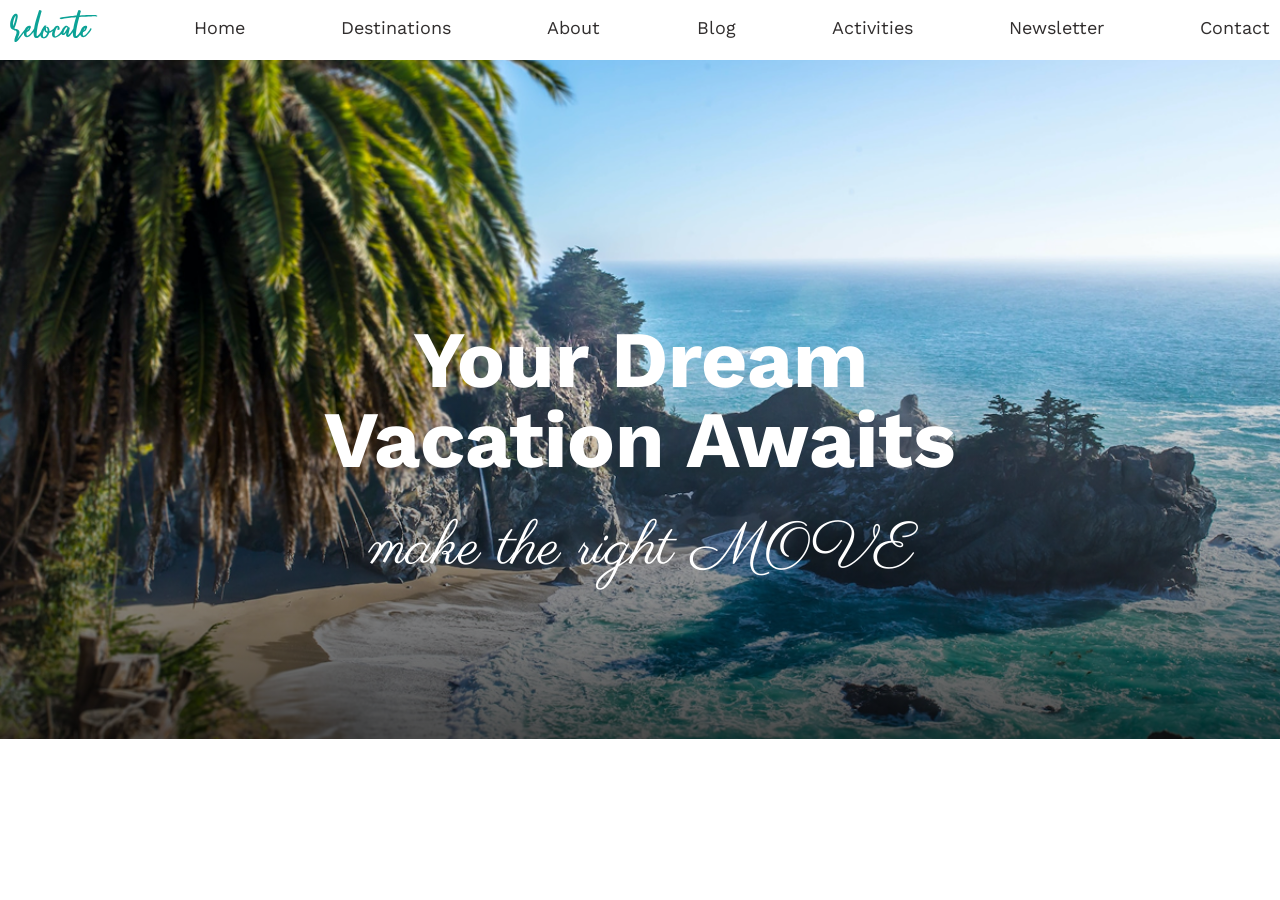
==== index.html @ d88bd8d6 "header and hero section made header and hero sections" ====
<!doctype html>
<html lang="en">
  <head>
    <meta charset="UTF-8" />
    <meta name="viewport" content="width=device-width, initial-scale=1.0" />
    <link rel="stylesheet" href="./css/main.css" />
    <title>Relocate</title>
  </head>
  <body>
    <header>
      <nav class="header-nav container">
        <ul class="nav-list">
          <li>
            <a href="#">
              <img src="./images/relocate.svg" alt="relocate-logo" />
            </a>
          </li>
          <li class="list-item"><a href="">Home</a></li>
          <li class="list-item"><a href="">Destinations</a></li>
          <li class="list-item"><a href="">About</a></li>
          <li class="list-item"><a href="">Blog</a></li>
          <li class="list-item"><a href="">Activities</a></li>
          <li class="list-item"><a href="">Newsletter</a></li>
          <li class="list-item"><a href="">Contact</a></li>
        </ul>
      </nav>
    </header>
    <main>
      <section class="hero-section">
        <div class="hero-img">
          <h1 class="hero-heading">Your Dream Vacation Awaits</h1>
          <p class="hero-desc">make the right MOVE</p>
        </div>
      </section>
    </main>
  </body>
</html>
---- css/main.css ----
@import"https://fonts.googleapis.com/css2?family=Work+Sans:ital,wght@0,100..900;1,100..900&display=swap";@import"https://fonts.googleapis.com/css2?family=Parisienne&family=Work+Sans:ital,wght@0,100..900;1,100..900&display=swap";html,body,div,span,applet,object,iframe,h1,h2,h3,h4,h5,h6,p,blockquote,pre,a,abbr,acronym,address,big,cite,code,del,dfn,em,img,ins,kbd,q,s,samp,small,strike,strong,sub,sup,tt,var,b,u,i,center,dl,dt,dd,ol,ul,li,fieldset,form,label,legend,table,caption,tbody,tfoot,thead,tr,th,td,article,aside,canvas,details,embed,figure,figcaption,footer,header,hgroup,menu,nav,output,ruby,section,summary,time,mark,audio,video{margin:0;padding:0;border:0;font-size:100%;font:inherit;vertical-align:baseline}article,aside,details,figcaption,figure,footer,header,hgroup,menu,nav,section{display:block}body{line-height:1}ol,ul{list-style:none}blockquote,q{quotes:none}blockquote:before,blockquote:after,q:before,q:after{content:"";content:none}table{border-collapse:collapse;border-spacing:0}a{text-decoration:none}*{box-sizing:border-box}.container{max-width:1300px;margin:auto}header{position:sticky;top:0;z-index:100;height:60px;padding:10px;background-color:hsla(0,0%,100%,.3);backdrop-filter:blur(20px)}header .header-nav .nav-list{display:flex;justify-content:space-between;align-items:center;column-gap:0px;row-gap:0px}header .header-nav .nav-list .list-item a{font-size:18px;color:#312e2e;font-family:"Work Sans",sans-serif;font-optical-sizing:auto;font-weight:400;transition:.3s linear}header .header-nav .nav-list .list-item a:hover{color:#2f817d;font-weight:500}.hero-section .hero-img{height:679px;max-width:100%;background-image:url(../images/hero-pic.png);background-position:center;background-size:cover;background-repeat:no-repeat;position:relative;text-align:center}.hero-section .hero-img .hero-heading{font-family:"Work Sans",sans-serif;font-optical-sizing:auto;max-width:100%;font-size:80px;color:#fff;font-weight:700;position:absolute;top:50%;left:50%;transform:translate(-50%, -50%);z-index:2}.hero-section .hero-img .hero-desc{font-size:60px;font-family:"Parisienne",cursive;font-weight:400;position:absolute;font-weight:500;top:72%;left:50%;transform:translate(-50%, -50%);color:#fff;z-index:2}.hero-img::after{content:"";position:absolute;bottom:0;left:0;width:100%;height:400px;background:linear-gradient(to top, rgba(0, 0, 0, 0.7) 0%, rgba(0, 0, 0, 0) 100%);z-index:1}
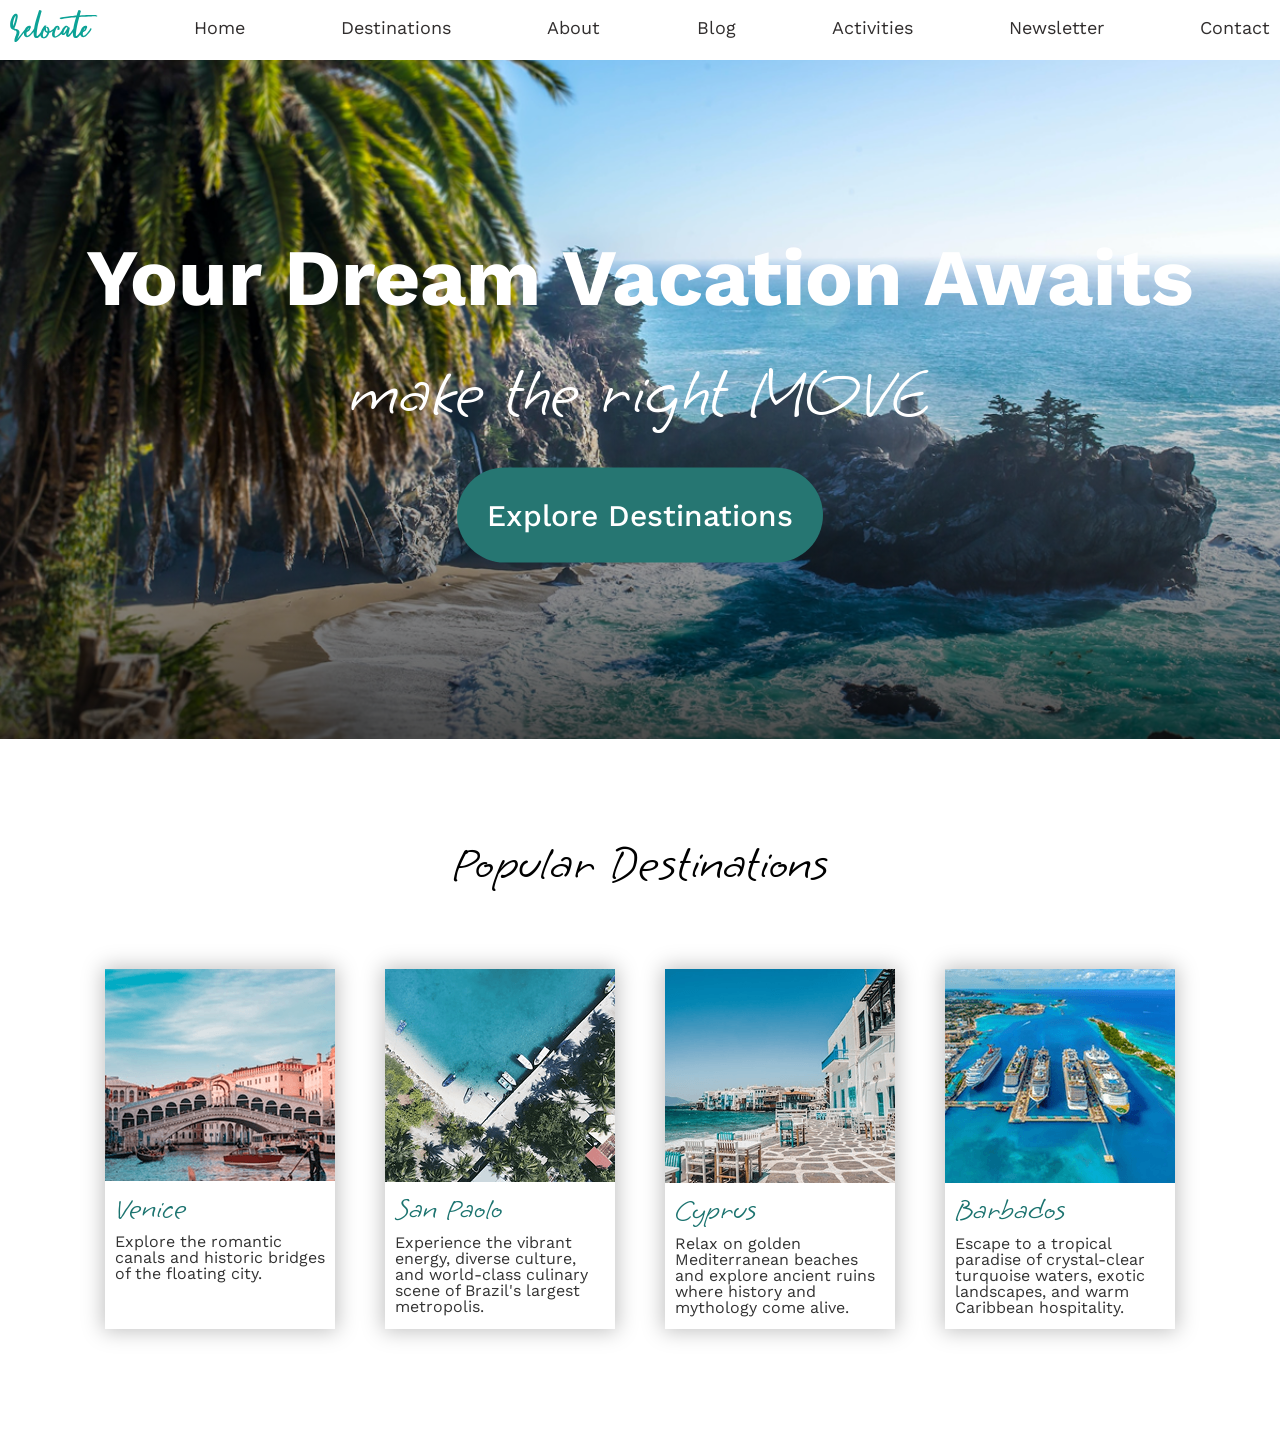
==== commit c6675f39: "added 1 section added destinations section" ====
--- a/index.html
+++ b/index.html
@@ -28,8 +28,55 @@
     <main>
       <section class="hero-section">
         <div class="hero-img">
-          <h1 class="hero-heading">Your Dream Vacation Awaits</h1>
-          <p class="hero-desc">make the right MOVE</p>
+          <div class="hero-text">
+            <h1 class="hero-heading">Your Dream Vacation Awaits</h1>
+            <p class="hero-desc">make the right MOVE</p>
+            <button class="explore">Explore Destinations</button>
+          </div>
+        </div>
+      </section>
+      <section class="destinations-section container">
+        <h2 class="destinations-heading">Popular Destinations</h2>
+        <div class="cards">
+          <div class="destination-card">
+            <img src="./images/Venice.png" alt="venice" />
+            <div class="card-text">
+              <h3 class="card-city">Venice</h3>
+              <p class="card-desc">
+                Explore the romantic canals and historic bridges of the floating
+                city.
+              </p>
+            </div>
+          </div>
+          <div class="destination-card">
+            <img src="./images/san-paolo.png" alt="san-paolo" />
+            <div class="card-text">
+              <h3 class="card-city">San Paolo</h3>
+              <p class="card-desc">
+                Experience the vibrant energy, diverse culture, and world-class
+                culinary scene of Brazil's largest metropolis.
+              </p>
+            </div>
+          </div>
+          <div class="destination-card">
+            <img src="./images/cyprus.png" alt="cyprus" />
+            <div class="card-text">
+              <h3 class="card-city">Cyprus</h3>
+              <p class="card-desc">
+                Relax on golden Mediterranean beaches and explore ancient ruins
+                where history and mythology come alive.
+              </p>
+            </div>
+          </div>
+          <div class="destination-card">
+            <img src="./images/barbados.png" alt="barbados" />
+            <div class="card-text">
+              <h3 class="card-city">Barbados</h3>
+              <p class="card-desc">
+               Escape to a tropical paradise of crystal-clear turquoise waters, exotic landscapes, and warm Caribbean hospitality.
+              </p>
+            </div>
+          </div>
         </div>
       </section>
     </main>
--- a/css/main.css
+++ b/css/main.css
@@ -1 +1 @@
-@import"https://fonts.googleapis.com/css2?family=Work+Sans:ital,wght@0,100..900;1,100..900&display=swap";@import"https://fonts.googleapis.com/css2?family=Parisienne&family=Work+Sans:ital,wght@0,100..900;1,100..900&display=swap";html,body,div,span,applet,object,iframe,h1,h2,h3,h4,h5,h6,p,blockquote,pre,a,abbr,acronym,address,big,cite,code,del,dfn,em,img,ins,kbd,q,s,samp,small,strike,strong,sub,sup,tt,var,b,u,i,center,dl,dt,dd,ol,ul,li,fieldset,form,label,legend,table,caption,tbody,tfoot,thead,tr,th,td,article,aside,canvas,details,embed,figure,figcaption,footer,header,hgroup,menu,nav,output,ruby,section,summary,time,mark,audio,video{margin:0;padding:0;border:0;font-size:100%;font:inherit;vertical-align:baseline}article,aside,details,figcaption,figure,footer,header,hgroup,menu,nav,section{display:block}body{line-height:1}ol,ul{list-style:none}blockquote,q{quotes:none}blockquote:before,blockquote:after,q:before,q:after{content:"";content:none}table{border-collapse:collapse;border-spacing:0}a{text-decoration:none}*{box-sizing:border-box}.container{max-width:1300px;margin:auto}header{position:sticky;top:0;z-index:100;height:60px;padding:10px;background-color:hsla(0,0%,100%,.3);backdrop-filter:blur(20px)}header .header-nav .nav-list{display:flex;justify-content:space-between;align-items:center;column-gap:0px;row-gap:0px}header .header-nav .nav-list .list-item a{font-size:18px;color:#312e2e;font-family:"Work Sans",sans-serif;font-optical-sizing:auto;font-weight:400;transition:.3s linear}header .header-nav .nav-list .list-item a:hover{color:#2f817d;font-weight:500}.hero-section .hero-img{height:679px;max-width:100%;background-image:url(../images/hero-pic.png);background-position:center;background-size:cover;background-repeat:no-repeat;position:relative;text-align:center}.hero-section .hero-img .hero-heading{font-family:"Work Sans",sans-serif;font-optical-sizing:auto;max-width:100%;font-size:80px;color:#fff;font-weight:700;position:absolute;top:50%;left:50%;transform:translate(-50%, -50%);z-index:2}.hero-section .hero-img .hero-desc{font-size:60px;font-family:"Parisienne",cursive;font-weight:400;position:absolute;font-weight:500;top:72%;left:50%;transform:translate(-50%, -50%);color:#fff;z-index:2}.hero-img::after{content:"";position:absolute;bottom:0;left:0;width:100%;height:400px;background:linear-gradient(to top, rgba(0, 0, 0, 0.7) 0%, rgba(0, 0, 0, 0) 100%);z-index:1}+@import"https://fonts.googleapis.com/css2?family=Grape+Nuts&display=swap";@import"https://fonts.googleapis.com/css2?family=Parisienne&family=Work+Sans:ital,wght@0,100..900;1,100..900&display=swap";html,body,div,span,applet,object,iframe,h1,h2,h3,h4,h5,h6,p,blockquote,pre,a,abbr,acronym,address,big,cite,code,del,dfn,em,img,ins,kbd,q,s,samp,small,strike,strong,sub,sup,tt,var,b,u,i,center,dl,dt,dd,ol,ul,li,fieldset,form,label,legend,table,caption,tbody,tfoot,thead,tr,th,td,article,aside,canvas,details,embed,figure,figcaption,footer,header,hgroup,menu,nav,output,ruby,section,summary,time,mark,audio,video{margin:0;padding:0;border:0;font-size:100%;font:inherit;vertical-align:baseline}article,aside,details,figcaption,figure,footer,header,hgroup,menu,nav,section{display:block}body{line-height:1}ol,ul{list-style:none}blockquote,q{quotes:none}blockquote:before,blockquote:after,q:before,q:after{content:"";content:none}table{border-collapse:collapse;border-spacing:0}a{text-decoration:none}*{box-sizing:border-box}.container{max-width:1300px;margin:auto}.card-shadow,.destinations-section .cards .destination-card{box-shadow:0px 0px 20px 2px rgba(0,0,0,.25);-webkit-box-shadow:0px 0px 20px 2px rgba(0,0,0,.25);-moz-box-shadow:0px 0px 20px 2px rgba(0,0,0,.25)}header{position:sticky;top:0;z-index:100;height:60px;padding:10px;background-color:hsla(0,0%,100%,.3);backdrop-filter:blur(20px)}header .header-nav .nav-list{display:flex;justify-content:space-between;align-items:center;column-gap:0px;row-gap:0px}header .header-nav .nav-list .list-item a{font-size:18px;color:#312e2e;font-family:"Work Sans",sans-serif;font-optical-sizing:auto;font-weight:400;transition:.3s linear}header .header-nav .nav-list .list-item a:hover{color:#2f817d;font-weight:500}.hero-section .hero-img{height:679px;max-width:100%;background-image:url(../images/hero-pic.png);background-position:center;background-size:cover;background-repeat:no-repeat;position:relative;text-align:center}.hero-section .hero-img::after{content:"";position:absolute;bottom:0;left:0;width:100%;height:400px;background:linear-gradient(to top, rgba(0, 0, 0, 0.7) 0%, rgba(0, 0, 0, 0) 100%);z-index:1}.hero-section .hero-img .hero-text{flex-direction:column;display:flex;justify-content:center;align-items:center;column-gap:20px;row-gap:40px;position:absolute;top:50%;left:50%;transform:translate(-50%, -50%);z-index:2;width:100%}.hero-section .hero-img .hero-text .hero-heading{font-family:"Work Sans",sans-serif;font-optical-sizing:auto;max-width:100%;font-size:80px;color:#fff;font-weight:700}.hero-section .hero-img .hero-text .hero-desc{font-size:70px;font-family:"Grape Nuts",cursive;font-weight:500;font-weight:550;color:#fff}.hero-section .hero-img .hero-text .explore{border-radius:50px;background-color:#267672;color:#fff;font-size:30px;font-family:"Work Sans",sans-serif;font-optical-sizing:auto;border:none;padding:30px;cursor:pointer;transition:.2s ease-out;font-weight:500}.hero-section .hero-img .hero-text .explore:hover{background-color:#094845}.destinations-section{margin:100px auto;display:flex;justify-content:center;align-items:center;column-gap:50px;row-gap:80px;flex-direction:column}.destinations-section .destinations-heading{font-size:50px;font-family:"Grape Nuts",cursive;font-weight:500;color:#000}.destinations-section .cards{display:flex;justify-content:space-between;align-items:center;column-gap:50px;row-gap:50px}.destinations-section .cards .destination-card{cursor:pointer;max-width:230px;min-height:360px;height:auto;background-color:#fff;transition:.3s ease-in-out}.destinations-section .cards .destination-card:hover{transform:scale(1.05)}.destinations-section .cards .destination-card .card-text{padding:10px;display:flex;justify-content:center;align-items:stretch;column-gap:10px;row-gap:10px;flex-direction:column}.destinations-section .cards .destination-card .card-text .card-city{font-size:30px;font-weight:500;font-family:"Grape Nuts",cursive;font-weight:500;color:#1b736f}.destinations-section .cards .destination-card .card-text .card-desc{font-size:16px;color:#000;font-family:"Work Sans",sans-serif;font-optical-sizing:auto;opacity:80%}
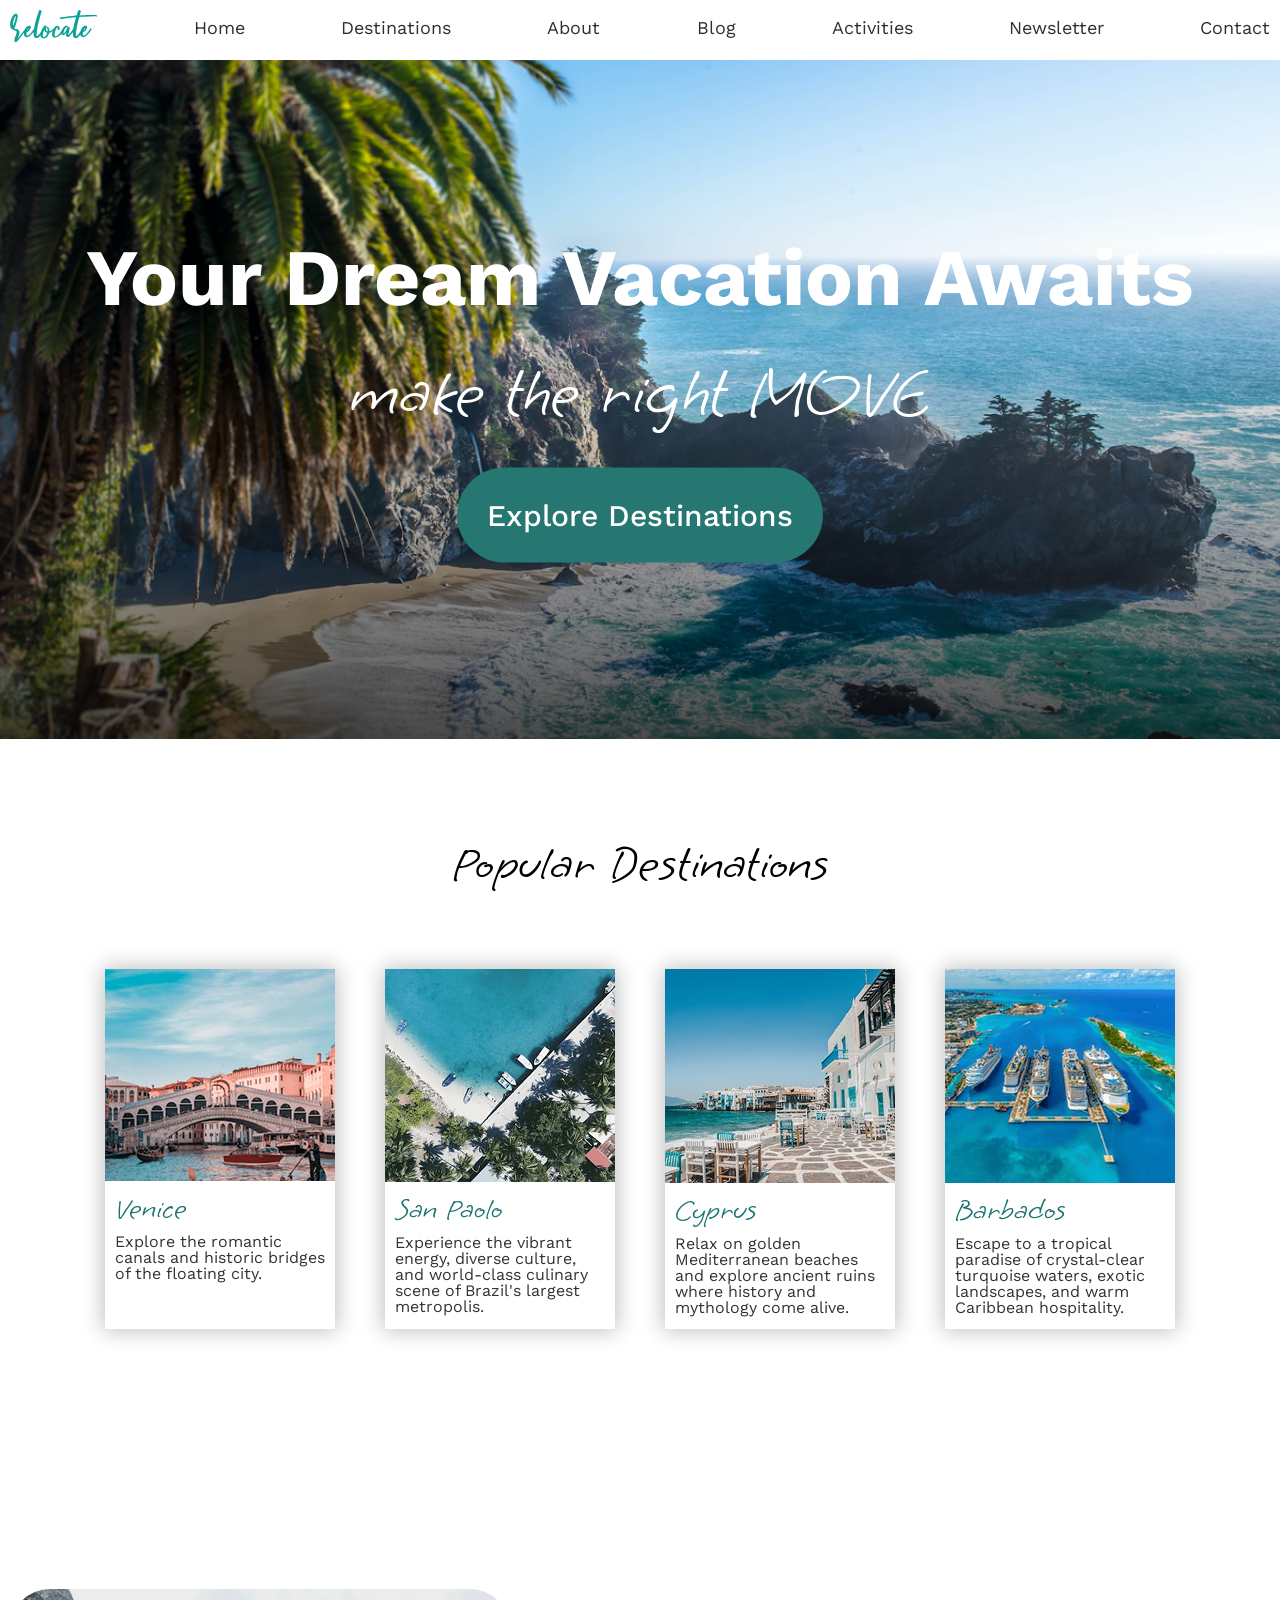
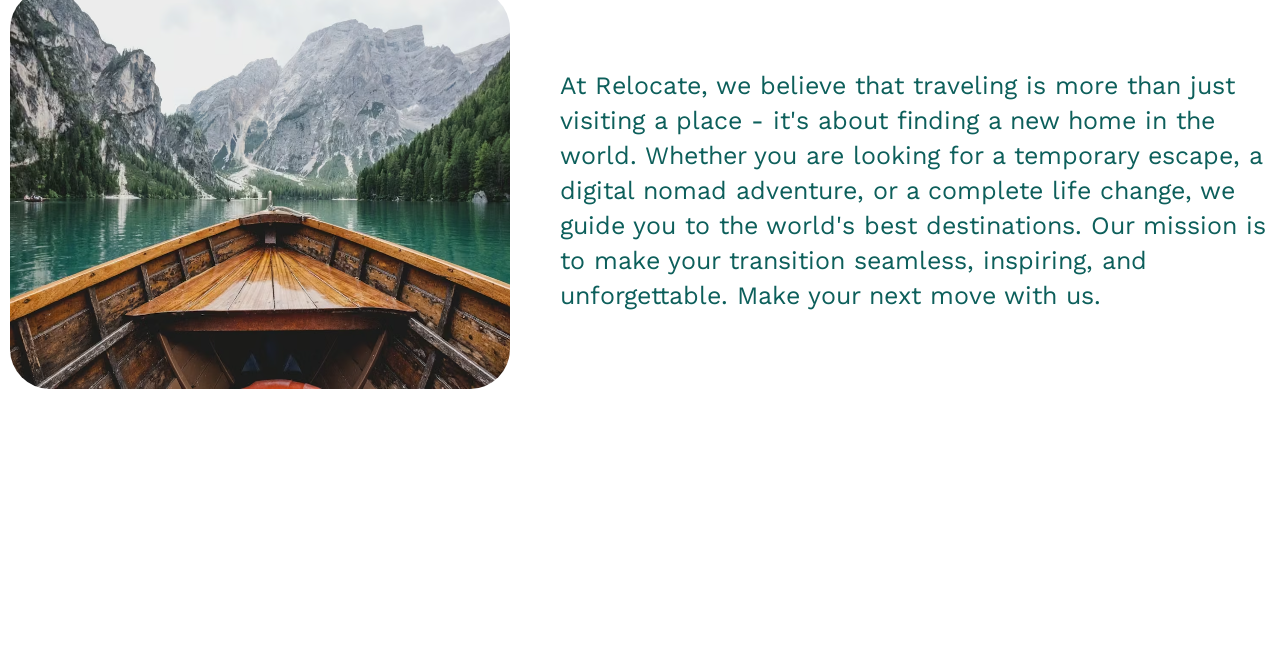
==== commit a3b753b2: "added about us section added plus one section" ====
--- a/index.html
+++ b/index.html
@@ -73,9 +73,27 @@
             <div class="card-text">
               <h3 class="card-city">Barbados</h3>
               <p class="card-desc">
-               Escape to a tropical paradise of crystal-clear turquoise waters, exotic landscapes, and warm Caribbean hospitality.
+                Escape to a tropical paradise of crystal-clear turquoise waters,
+                exotic landscapes, and warm Caribbean hospitality.
               </p>
             </div>
+          </div>
+        </div>
+      </section>
+      <section class="about-us container">
+        <div class="about-us-wrapper">
+          <div class="abt-us-img">
+            <img src="./images/why-us.avif" alt="abt-us">
+          </div>
+          <div class="abt-us-txt">
+            <h4>
+              At Relocate, we believe that traveling is more than just visiting
+              a place - it's about finding a new home in the world. Whether you
+              are looking for a temporary escape, a digital nomad adventure, or
+              a complete life change, we guide you to the world's best
+              destinations. Our mission is to make your transition seamless,
+              inspiring, and unforgettable. Make your next move with us.
+            </h4>
           </div>
         </div>
       </section>
--- a/css/main.css
+++ b/css/main.css
@@ -1 +1 @@
-@import"https://fonts.googleapis.com/css2?family=Grape+Nuts&display=swap";@import"https://fonts.googleapis.com/css2?family=Parisienne&family=Work+Sans:ital,wght@0,100..900;1,100..900&display=swap";html,body,div,span,applet,object,iframe,h1,h2,h3,h4,h5,h6,p,blockquote,pre,a,abbr,acronym,address,big,cite,code,del,dfn,em,img,ins,kbd,q,s,samp,small,strike,strong,sub,sup,tt,var,b,u,i,center,dl,dt,dd,ol,ul,li,fieldset,form,label,legend,table,caption,tbody,tfoot,thead,tr,th,td,article,aside,canvas,details,embed,figure,figcaption,footer,header,hgroup,menu,nav,output,ruby,section,summary,time,mark,audio,video{margin:0;padding:0;border:0;font-size:100%;font:inherit;vertical-align:baseline}article,aside,details,figcaption,figure,footer,header,hgroup,menu,nav,section{display:block}body{line-height:1}ol,ul{list-style:none}blockquote,q{quotes:none}blockquote:before,blockquote:after,q:before,q:after{content:"";content:none}table{border-collapse:collapse;border-spacing:0}a{text-decoration:none}*{box-sizing:border-box}.container{max-width:1300px;margin:auto}.card-shadow,.destinations-section .cards .destination-card{box-shadow:0px 0px 20px 2px rgba(0,0,0,.25);-webkit-box-shadow:0px 0px 20px 2px rgba(0,0,0,.25);-moz-box-shadow:0px 0px 20px 2px rgba(0,0,0,.25)}header{position:sticky;top:0;z-index:100;height:60px;padding:10px;background-color:hsla(0,0%,100%,.3);backdrop-filter:blur(20px)}header .header-nav .nav-list{display:flex;justify-content:space-between;align-items:center;column-gap:0px;row-gap:0px}header .header-nav .nav-list .list-item a{font-size:18px;color:#312e2e;font-family:"Work Sans",sans-serif;font-optical-sizing:auto;font-weight:400;transition:.3s linear}header .header-nav .nav-list .list-item a:hover{color:#2f817d;font-weight:500}.hero-section .hero-img{height:679px;max-width:100%;background-image:url(../images/hero-pic.png);background-position:center;background-size:cover;background-repeat:no-repeat;position:relative;text-align:center}.hero-section .hero-img::after{content:"";position:absolute;bottom:0;left:0;width:100%;height:400px;background:linear-gradient(to top, rgba(0, 0, 0, 0.7) 0%, rgba(0, 0, 0, 0) 100%);z-index:1}.hero-section .hero-img .hero-text{flex-direction:column;display:flex;justify-content:center;align-items:center;column-gap:20px;row-gap:40px;position:absolute;top:50%;left:50%;transform:translate(-50%, -50%);z-index:2;width:100%}.hero-section .hero-img .hero-text .hero-heading{font-family:"Work Sans",sans-serif;font-optical-sizing:auto;max-width:100%;font-size:80px;color:#fff;font-weight:700}.hero-section .hero-img .hero-text .hero-desc{font-size:70px;font-family:"Grape Nuts",cursive;font-weight:500;font-weight:550;color:#fff}.hero-section .hero-img .hero-text .explore{border-radius:50px;background-color:#267672;color:#fff;font-size:30px;font-family:"Work Sans",sans-serif;font-optical-sizing:auto;border:none;padding:30px;cursor:pointer;transition:.2s ease-out;font-weight:500}.hero-section .hero-img .hero-text .explore:hover{background-color:#094845}.destinations-section{margin:100px auto;display:flex;justify-content:center;align-items:center;column-gap:50px;row-gap:80px;flex-direction:column}.destinations-section .destinations-heading{font-size:50px;font-family:"Grape Nuts",cursive;font-weight:500;color:#000}.destinations-section .cards{display:flex;justify-content:space-between;align-items:center;column-gap:50px;row-gap:50px}.destinations-section .cards .destination-card{cursor:pointer;max-width:230px;min-height:360px;height:auto;background-color:#fff;transition:.3s ease-in-out}.destinations-section .cards .destination-card:hover{transform:scale(1.05)}.destinations-section .cards .destination-card .card-text{padding:10px;display:flex;justify-content:center;align-items:stretch;column-gap:10px;row-gap:10px;flex-direction:column}.destinations-section .cards .destination-card .card-text .card-city{font-size:30px;font-weight:500;font-family:"Grape Nuts",cursive;font-weight:500;color:#1b736f}.destinations-section .cards .destination-card .card-text .card-desc{font-size:16px;color:#000;font-family:"Work Sans",sans-serif;font-optical-sizing:auto;opacity:80%}+@import"https://fonts.googleapis.com/css2?family=Grape+Nuts&display=swap";@import"https://fonts.googleapis.com/css2?family=Parisienne&family=Work+Sans:ital,wght@0,100..900;1,100..900&display=swap";html,body,div,span,applet,object,iframe,h1,h2,h3,h4,h5,h6,p,blockquote,pre,a,abbr,acronym,address,big,cite,code,del,dfn,em,img,ins,kbd,q,s,samp,small,strike,strong,sub,sup,tt,var,b,u,i,center,dl,dt,dd,ol,ul,li,fieldset,form,label,legend,table,caption,tbody,tfoot,thead,tr,th,td,article,aside,canvas,details,embed,figure,figcaption,footer,header,hgroup,menu,nav,output,ruby,section,summary,time,mark,audio,video{margin:0;padding:0;border:0;font-size:100%;font:inherit;vertical-align:baseline}article,aside,details,figcaption,figure,footer,header,hgroup,menu,nav,section{display:block}body{line-height:1}ol,ul{list-style:none}blockquote,q{quotes:none}blockquote:before,blockquote:after,q:before,q:after{content:"";content:none}table{border-collapse:collapse;border-spacing:0}a{text-decoration:none}*{box-sizing:border-box}.container{max-width:1300px;margin:auto}.card-shadow,.destinations-section .cards .destination-card{box-shadow:0px 0px 20px 2px rgba(0,0,0,.25);-webkit-box-shadow:0px 0px 20px 2px rgba(0,0,0,.25);-moz-box-shadow:0px 0px 20px 2px rgba(0,0,0,.25)}header{position:sticky;top:0;z-index:100;height:60px;padding:10px;background-color:hsla(0,0%,100%,.3);backdrop-filter:blur(20px)}header .header-nav .nav-list{display:flex;justify-content:space-between;align-items:center;column-gap:0px;row-gap:0px}header .header-nav .nav-list .list-item a{font-size:18px;color:#312e2e;font-family:"Work Sans",sans-serif;font-optical-sizing:auto;font-weight:400;transition:.3s linear}header .header-nav .nav-list .list-item a:hover{color:#2f817d;font-weight:500}.hero-section .hero-img{height:679px;max-width:100%;background-image:url(../images/hero-pic.png);background-position:center;background-size:cover;background-repeat:no-repeat;position:relative;text-align:center}.hero-section .hero-img::after{content:"";position:absolute;bottom:0;left:0;width:100%;height:400px;background:linear-gradient(to top, rgba(0, 0, 0, 0.7) 0%, rgba(0, 0, 0, 0) 100%);z-index:1}.hero-section .hero-img .hero-text{flex-direction:column;display:flex;justify-content:center;align-items:center;column-gap:20px;row-gap:40px;position:absolute;top:50%;left:50%;transform:translate(-50%, -50%);z-index:2;width:100%}.hero-section .hero-img .hero-text .hero-heading{font-family:"Work Sans",sans-serif;font-optical-sizing:auto;max-width:100%;font-size:80px;color:#fff;font-weight:700}.hero-section .hero-img .hero-text .hero-desc{font-size:70px;font-family:"Grape Nuts",cursive;font-weight:500;font-weight:550;color:#fff}.hero-section .hero-img .hero-text .explore{border-radius:50px;background-color:#267672;color:#fff;font-size:30px;font-family:"Work Sans",sans-serif;font-optical-sizing:auto;border:none;padding:30px;cursor:pointer;transition:.2s ease-out;font-weight:500}.hero-section .hero-img .hero-text .explore:hover{background-color:#094845}.destinations-section{margin:100px auto;display:flex;justify-content:center;align-items:center;column-gap:50px;row-gap:80px;flex-direction:column}.destinations-section .destinations-heading{font-size:50px;font-family:"Grape Nuts",cursive;font-weight:500;color:#000}.destinations-section .cards{display:flex;justify-content:space-between;align-items:center;column-gap:50px;row-gap:50px}.destinations-section .cards .destination-card{cursor:pointer;max-width:230px;min-height:360px;height:auto;background-color:#fff;transition:.3s ease-in-out}.destinations-section .cards .destination-card:hover{transform:scale(1.05)}.destinations-section .cards .destination-card .card-text{padding:10px;display:flex;justify-content:center;align-items:stretch;column-gap:10px;row-gap:10px;flex-direction:column}.destinations-section .cards .destination-card .card-text .card-city{font-size:30px;font-weight:500;font-family:"Grape Nuts",cursive;font-weight:500;color:#1b736f}.destinations-section .cards .destination-card .card-text .card-desc{font-size:16px;color:#000;font-family:"Work Sans",sans-serif;font-optical-sizing:auto;opacity:80%}.about-us{margin:250px auto}.about-us .about-us-wrapper{display:flex;justify-content:center;align-items:center;column-gap:50px;row-gap:50px;padding:10px}.about-us .about-us-wrapper .abt-us-img img{width:500px;height:400px;border-radius:40px}.about-us .about-us-wrapper .abt-us-txt h4{font-size:25px;font-family:"Work Sans",sans-serif;font-optical-sizing:auto;color:#0d5f5b;line-height:35px}
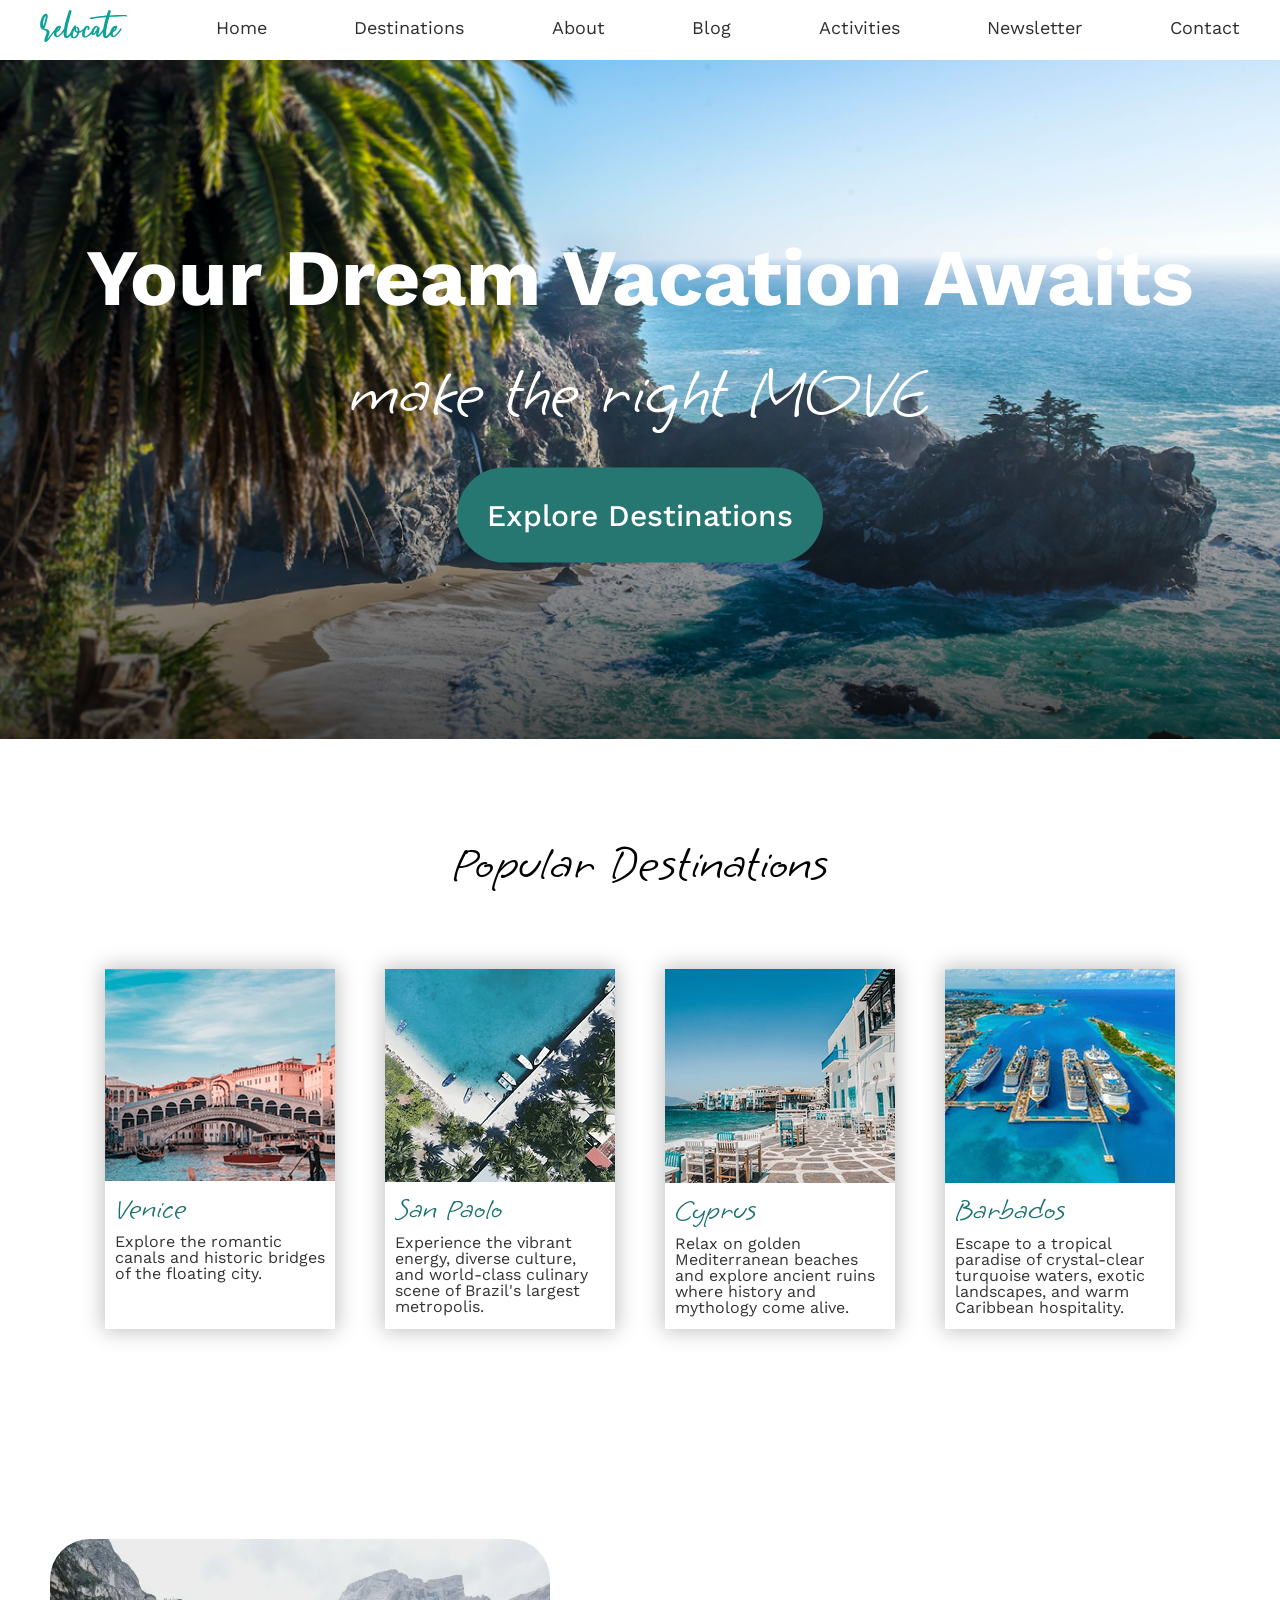
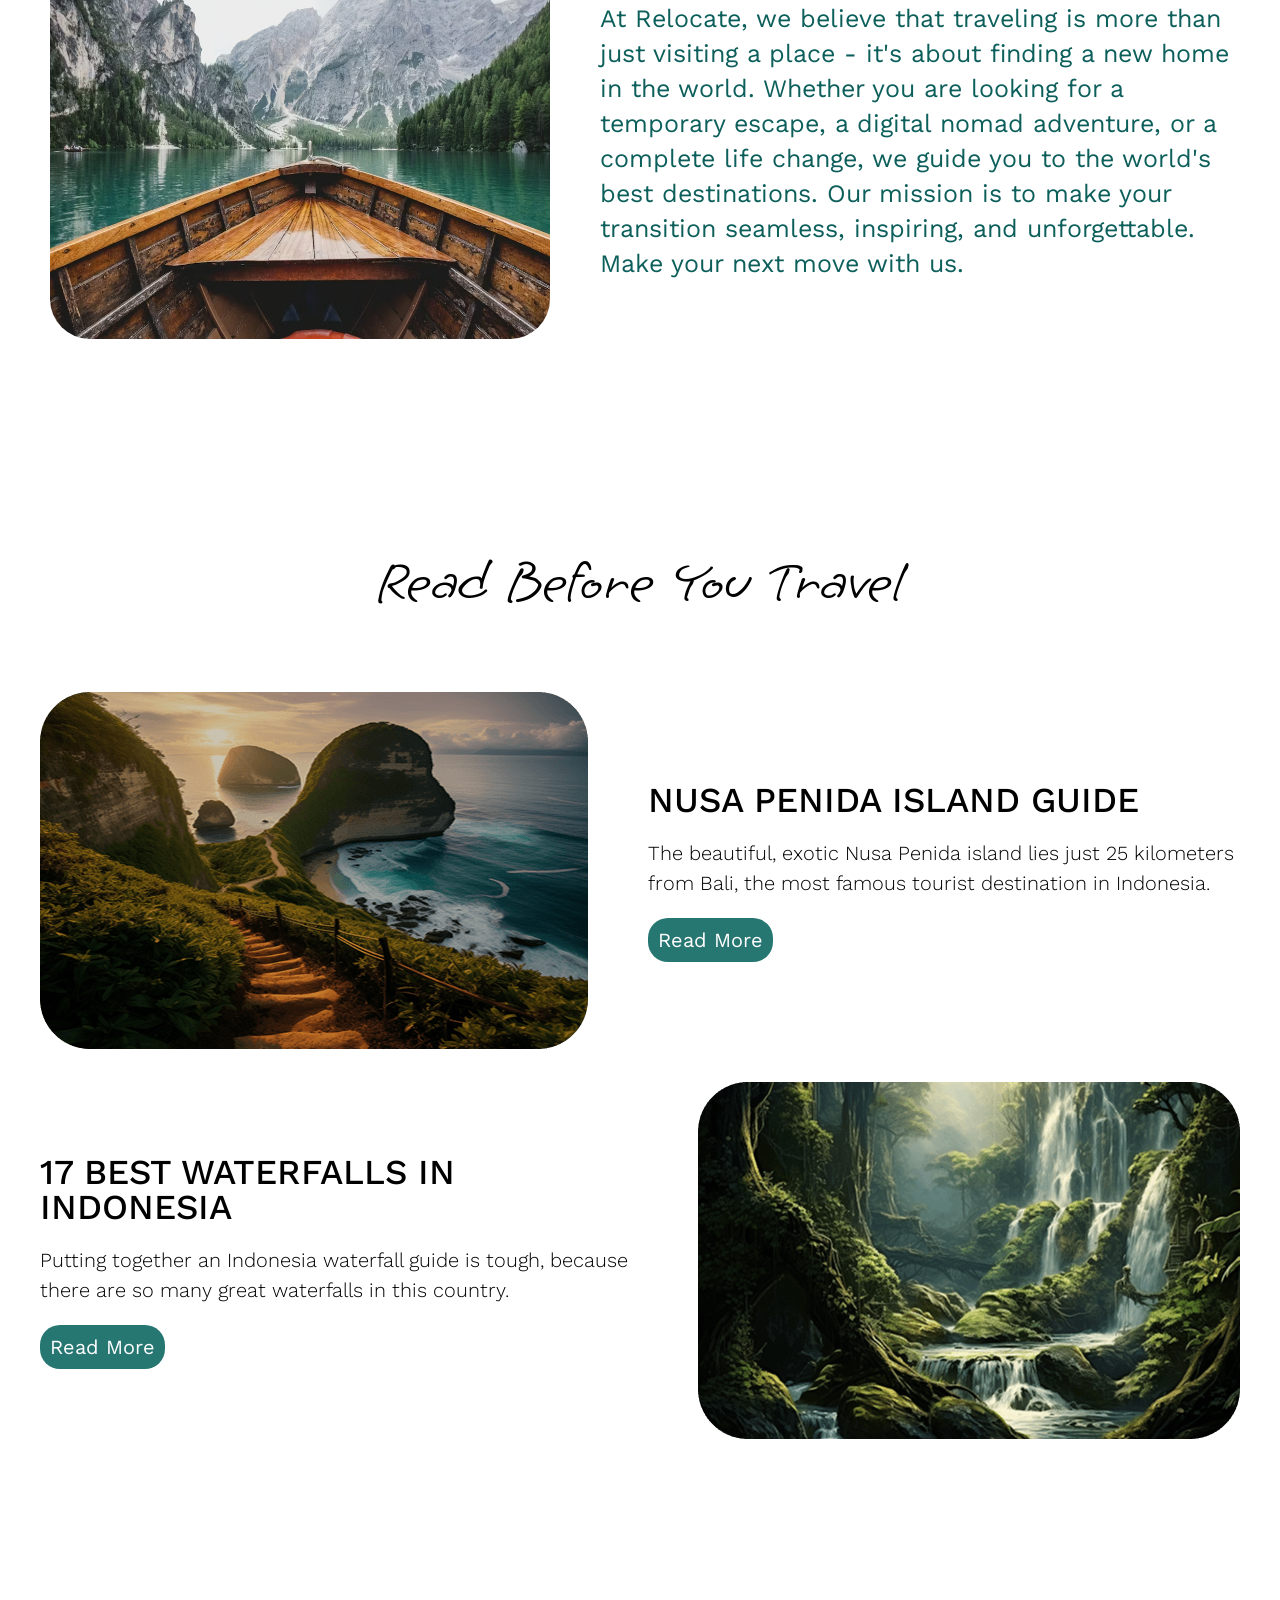
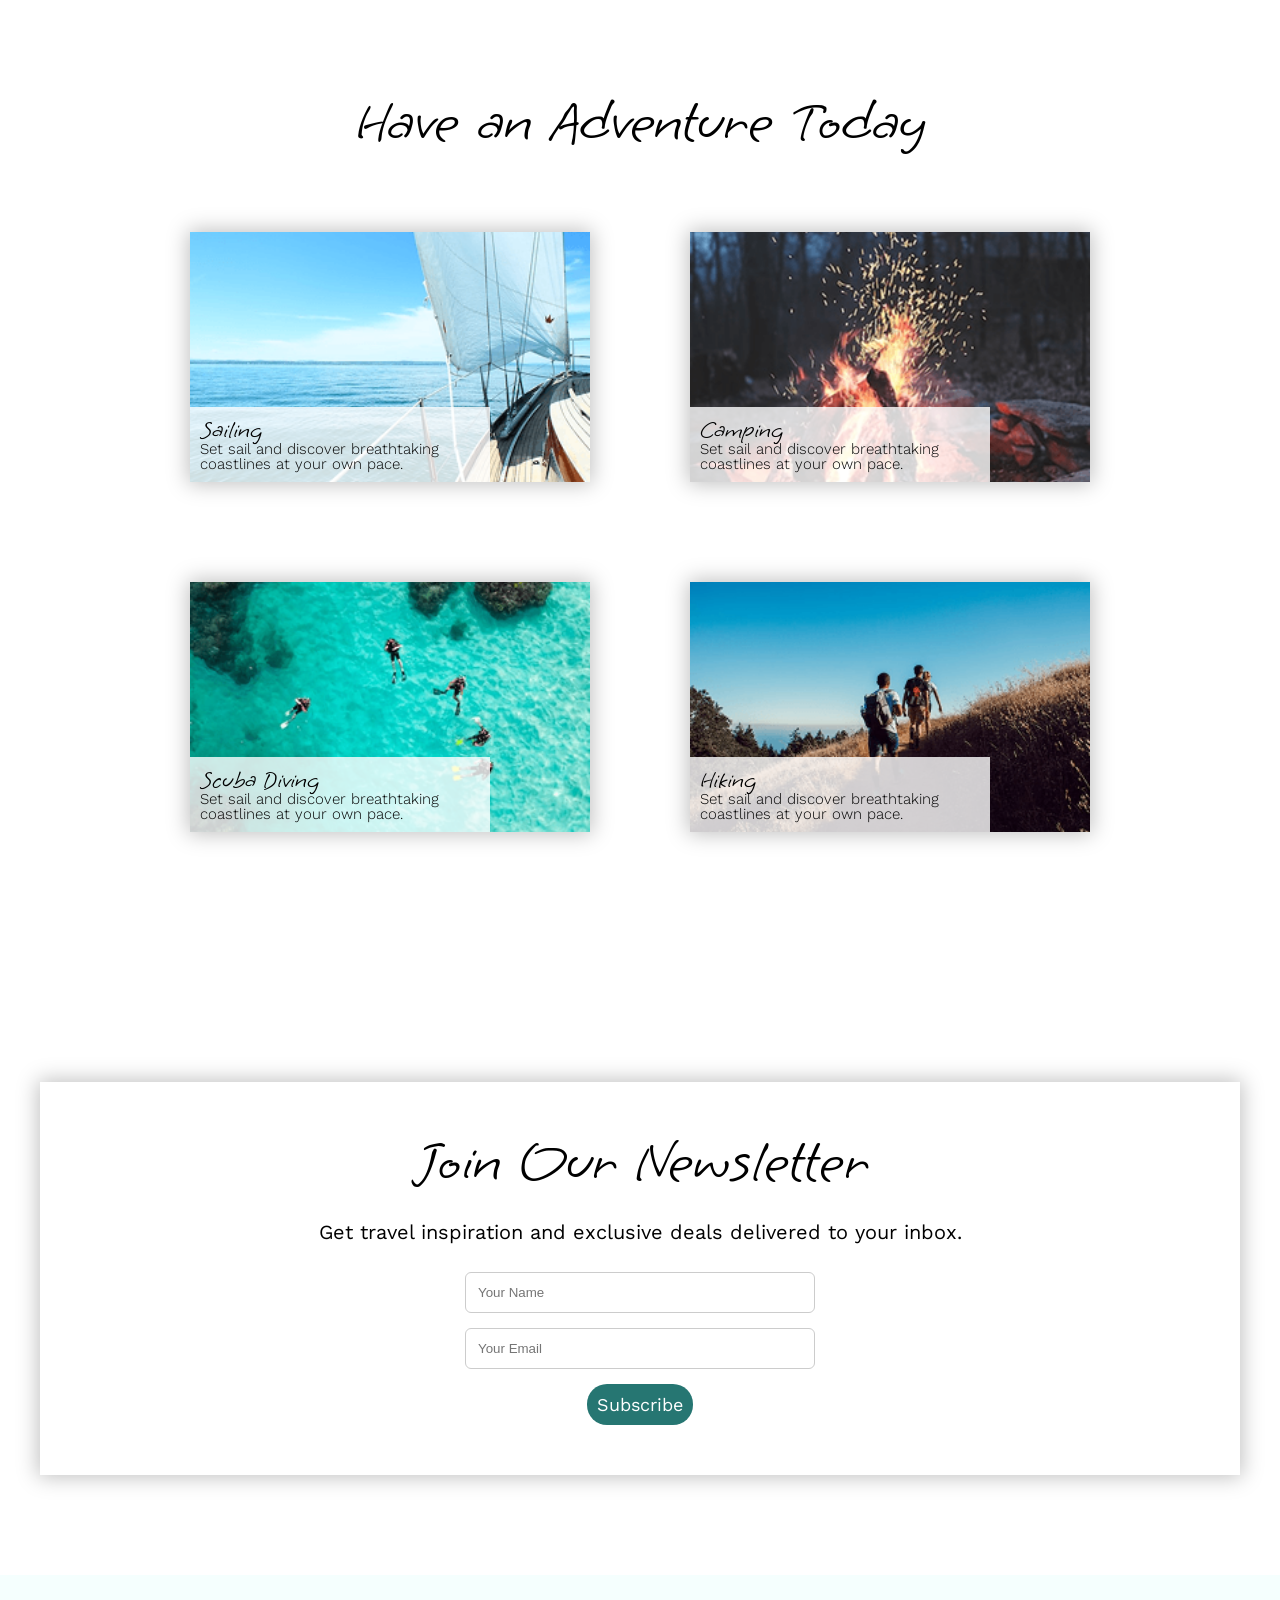
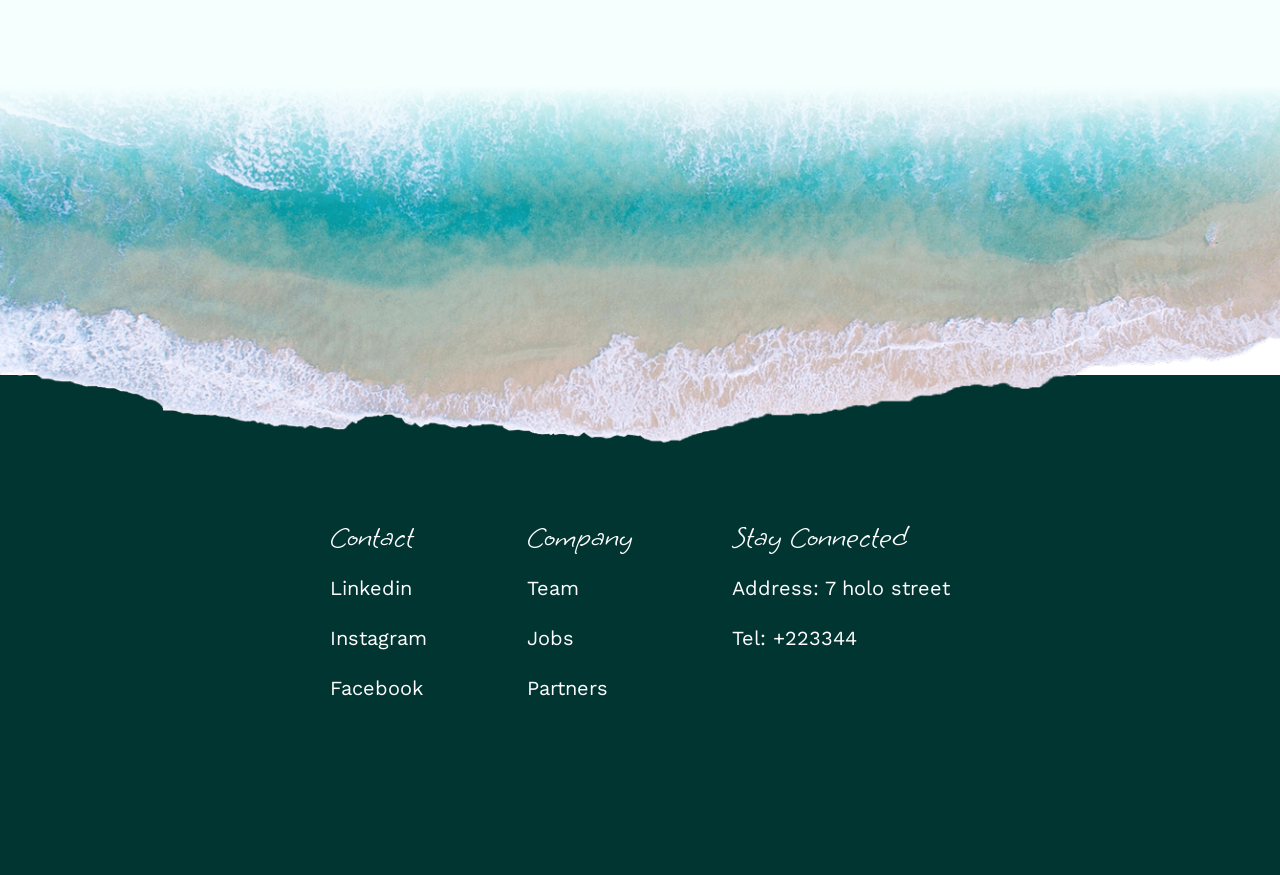
==== commit 05944470: "finished sections made all sections, just left to add some more styles" ====
--- a/index.html
+++ b/index.html
@@ -83,7 +83,7 @@
       <section class="about-us container">
         <div class="about-us-wrapper">
           <div class="abt-us-img">
-            <img src="./images/why-us.avif" alt="abt-us">
+            <img src="./images/why-us.avif" alt="abt-us" />
           </div>
           <div class="abt-us-txt">
             <h4>
@@ -97,6 +97,121 @@
           </div>
         </div>
       </section>
+      <section class="blog-section container">
+        <div class="blog-cards">
+          <h2 class="blog-text">Read Before You Travel</h2>
+          <div class="blog-card">
+            <div class="blog-img">
+              <img src="./images/blog-img1.png" alt="blog-img" />
+            </div>
+            <div class="blog-desc">
+              <h3>NUSA PENIDA ISLAND GUIDE</h3>
+              <p>
+                The beautiful, exotic Nusa Penida island lies just 25 kilometers
+                from Bali, the most famous tourist destination in Indonesia.
+              </p>
+              <button class="read-more">Read More</button>
+            </div>
+          </div>
+          <div class="blog-card">
+            <div class="blog-desc">
+              <h3>17 BEST WATERFALLS IN INDONESIA</h3>
+              <p>
+                Putting together an Indonesia waterfall guide is tough, because
+                there are so many great waterfalls in this country.
+              </p>
+              <button class="read-more">Read More</button>
+            </div>
+            <div class="blog-img">
+              <img src="./images/blog-img2.png" alt="blog-img" />
+            </div>
+          </div>
+        </div>
+      </section>
+      <section class="activities-section container">
+        <h2>Have an Adventure Today</h2>
+        <div class="activities">
+          <div class="activity-card">
+            <div class="activity-img sailing">
+              <div class="activity-text">
+                <h4>Sailing</h4>
+                <p>
+                  Set sail and discover breathtaking coastlines at your own
+                  pace.
+                </p>
+              </div>
+            </div>
+          </div>
+          <div class="activity-card">
+            <div class="activity-img camping">
+              <div class="activity-text">
+                <h4>Camping</h4>
+                <p>
+                  Set sail and discover breathtaking coastlines at your own
+                  pace.
+                </p>
+              </div>
+            </div>
+          </div>
+          <div class="activity-card">
+            <div class="activity-img diving">
+              <div class="activity-text">
+                <h4>Scuba Diving</h4>
+                <p>
+                  Set sail and discover breathtaking coastlines at your own
+                  pace.
+                </p>
+              </div>
+            </div>
+          </div>
+          <div class="activity-card">
+            <div class="activity-img hiking">
+              <div class="activity-text">
+                <h4>Hiking</h4>
+                <p>
+                  Set sail and discover breathtaking coastlines at your own
+                  pace.
+                </p>
+              </div>
+            </div>
+          </div>
+        </div>
+      </section>
+      <section class="newsletter-section container">
+        <h3>Join Our Newsletter</h3>
+        <p>
+          Get travel inspiration and exclusive deals delivered to your inbox.
+        </p>
+        <form action="">
+          <input type="text" name="user-name" id="name" placeholder="Your Name">
+          <input type="email" name="user-email" id="email" placeholder="Your Email">
+          <button type="submit">Subscribe</button>
+        </form>
+      </section>
     </main>
+    <footer class="footer-section">
+      <div class="footer-img">
+        <nav>
+          <ul class="footer-list">
+            <li><a href="">Contact</a></li>
+            <li><a href="">Linkedin</a></li>
+            <li><a href="">Instagram</a></li>
+            <li><a href="">Facebook</a></li>
+          </ul>
+          <ul class="footer-list">
+            <li><a href="">Company</a></li>
+            <li><a href="">Team</a></li>
+            <li><a href="">Jobs</a></li>
+            <li><a href="">Partners</a></li>
+          </ul>
+          <ul class="footer-list">
+            <li><a href="">Stay Connected</a></li>
+            <li><a href="">Address: 7 holo street</a></li>
+            <li><a href="">Tel: +223344</a></li>
+          </ul>
+        </nav>
+        <div class="footer-img-2"></div>
+      </div>
+    </footer>
   </body>
 </html>
--- a/css/main.css
+++ b/css/main.css
@@ -1 +1 @@
-@import"https://fonts.googleapis.com/css2?family=Grape+Nuts&display=swap";@import"https://fonts.googleapis.com/css2?family=Parisienne&family=Work+Sans:ital,wght@0,100..900;1,100..900&display=swap";html,body,div,span,applet,object,iframe,h1,h2,h3,h4,h5,h6,p,blockquote,pre,a,abbr,acronym,address,big,cite,code,del,dfn,em,img,ins,kbd,q,s,samp,small,strike,strong,sub,sup,tt,var,b,u,i,center,dl,dt,dd,ol,ul,li,fieldset,form,label,legend,table,caption,tbody,tfoot,thead,tr,th,td,article,aside,canvas,details,embed,figure,figcaption,footer,header,hgroup,menu,nav,output,ruby,section,summary,time,mark,audio,video{margin:0;padding:0;border:0;font-size:100%;font:inherit;vertical-align:baseline}article,aside,details,figcaption,figure,footer,header,hgroup,menu,nav,section{display:block}body{line-height:1}ol,ul{list-style:none}blockquote,q{quotes:none}blockquote:before,blockquote:after,q:before,q:after{content:"";content:none}table{border-collapse:collapse;border-spacing:0}a{text-decoration:none}*{box-sizing:border-box}.container{max-width:1300px;margin:auto}.card-shadow,.destinations-section .cards .destination-card{box-shadow:0px 0px 20px 2px rgba(0,0,0,.25);-webkit-box-shadow:0px 0px 20px 2px rgba(0,0,0,.25);-moz-box-shadow:0px 0px 20px 2px rgba(0,0,0,.25)}header{position:sticky;top:0;z-index:100;height:60px;padding:10px;background-color:hsla(0,0%,100%,.3);backdrop-filter:blur(20px)}header .header-nav .nav-list{display:flex;justify-content:space-between;align-items:center;column-gap:0px;row-gap:0px}header .header-nav .nav-list .list-item a{font-size:18px;color:#312e2e;font-family:"Work Sans",sans-serif;font-optical-sizing:auto;font-weight:400;transition:.3s linear}header .header-nav .nav-list .list-item a:hover{color:#2f817d;font-weight:500}.hero-section .hero-img{height:679px;max-width:100%;background-image:url(../images/hero-pic.png);background-position:center;background-size:cover;background-repeat:no-repeat;position:relative;text-align:center}.hero-section .hero-img::after{content:"";position:absolute;bottom:0;left:0;width:100%;height:400px;background:linear-gradient(to top, rgba(0, 0, 0, 0.7) 0%, rgba(0, 0, 0, 0) 100%);z-index:1}.hero-section .hero-img .hero-text{flex-direction:column;display:flex;justify-content:center;align-items:center;column-gap:20px;row-gap:40px;position:absolute;top:50%;left:50%;transform:translate(-50%, -50%);z-index:2;width:100%}.hero-section .hero-img .hero-text .hero-heading{font-family:"Work Sans",sans-serif;font-optical-sizing:auto;max-width:100%;font-size:80px;color:#fff;font-weight:700}.hero-section .hero-img .hero-text .hero-desc{font-size:70px;font-family:"Grape Nuts",cursive;font-weight:500;font-weight:550;color:#fff}.hero-section .hero-img .hero-text .explore{border-radius:50px;background-color:#267672;color:#fff;font-size:30px;font-family:"Work Sans",sans-serif;font-optical-sizing:auto;border:none;padding:30px;cursor:pointer;transition:.2s ease-out;font-weight:500}.hero-section .hero-img .hero-text .explore:hover{background-color:#094845}.destinations-section{margin:100px auto;display:flex;justify-content:center;align-items:center;column-gap:50px;row-gap:80px;flex-direction:column}.destinations-section .destinations-heading{font-size:50px;font-family:"Grape Nuts",cursive;font-weight:500;color:#000}.destinations-section .cards{display:flex;justify-content:space-between;align-items:center;column-gap:50px;row-gap:50px}.destinations-section .cards .destination-card{cursor:pointer;max-width:230px;min-height:360px;height:auto;background-color:#fff;transition:.3s ease-in-out}.destinations-section .cards .destination-card:hover{transform:scale(1.05)}.destinations-section .cards .destination-card .card-text{padding:10px;display:flex;justify-content:center;align-items:stretch;column-gap:10px;row-gap:10px;flex-direction:column}.destinations-section .cards .destination-card .card-text .card-city{font-size:30px;font-weight:500;font-family:"Grape Nuts",cursive;font-weight:500;color:#1b736f}.destinations-section .cards .destination-card .card-text .card-desc{font-size:16px;color:#000;font-family:"Work Sans",sans-serif;font-optical-sizing:auto;opacity:80%}.about-us{margin:250px auto}.about-us .about-us-wrapper{display:flex;justify-content:center;align-items:center;column-gap:50px;row-gap:50px;padding:10px}.about-us .about-us-wrapper .abt-us-img img{width:500px;height:400px;border-radius:40px}.about-us .about-us-wrapper .abt-us-txt h4{font-size:25px;font-family:"Work Sans",sans-serif;font-optical-sizing:auto;color:#0d5f5b;line-height:35px}+@import"https://fonts.googleapis.com/css2?family=Grape+Nuts&display=swap";@import"https://fonts.googleapis.com/css2?family=Parisienne&family=Work+Sans:ital,wght@0,100..900;1,100..900&display=swap";html,body,div,span,applet,object,iframe,h1,h2,h3,h4,h5,h6,p,blockquote,pre,a,abbr,acronym,address,big,cite,code,del,dfn,em,img,ins,kbd,q,s,samp,small,strike,strong,sub,sup,tt,var,b,u,i,center,dl,dt,dd,ol,ul,li,fieldset,form,label,legend,table,caption,tbody,tfoot,thead,tr,th,td,article,aside,canvas,details,embed,figure,figcaption,footer,header,hgroup,menu,nav,output,ruby,section,summary,time,mark,audio,video{margin:0;padding:0;border:0;font-size:100%;font:inherit;vertical-align:baseline}article,aside,details,figcaption,figure,footer,header,hgroup,menu,nav,section{display:block}body{line-height:1}ol,ul{list-style:none}blockquote,q{quotes:none}blockquote:before,blockquote:after,q:before,q:after{content:"";content:none}table{border-collapse:collapse;border-spacing:0}a{text-decoration:none}*{box-sizing:border-box}.container{max-width:1200px;margin:auto}.card-shadow,.newsletter-section,.activities-section .activities .activity-card .activity-img,.destinations-section .cards .destination-card{box-shadow:0px 0px 20px 2px rgba(0,0,0,.25);-webkit-box-shadow:0px 0px 20px 2px rgba(0,0,0,.25);-moz-box-shadow:0px 0px 20px 2px rgba(0,0,0,.25)}header{position:sticky;top:0;z-index:100;height:60px;padding:10px;background-color:hsla(0,0%,100%,.3);backdrop-filter:blur(20px)}header .header-nav .nav-list{display:flex;justify-content:space-between;align-items:center;column-gap:0px;row-gap:0px}header .header-nav .nav-list .list-item a{font-size:18px;color:#312e2e;font-family:"Work Sans",sans-serif;font-optical-sizing:auto;font-weight:400;transition:.3s linear}header .header-nav .nav-list .list-item a:hover{color:#2f817d;font-weight:500}.hero-section .hero-img{height:679px;max-width:100%;background-image:url(../images/hero-pic.png);background-position:center;background-size:cover;background-repeat:no-repeat;position:relative;text-align:center}.hero-section .hero-img::after{content:"";position:absolute;bottom:0;left:0;width:100%;height:400px;background:linear-gradient(to top, rgba(0, 0, 0, 0.7) 0%, rgba(0, 0, 0, 0) 100%);z-index:1}.hero-section .hero-img .hero-text{flex-direction:column;display:flex;justify-content:center;align-items:center;column-gap:20px;row-gap:40px;position:absolute;top:50%;left:50%;transform:translate(-50%, -50%);z-index:2;width:100%}.hero-section .hero-img .hero-text .hero-heading{font-family:"Work Sans",sans-serif;font-optical-sizing:auto;max-width:100%;font-size:80px;color:#fff;font-weight:700}.hero-section .hero-img .hero-text .hero-desc{font-size:70px;font-family:"Grape Nuts",cursive;font-weight:500;font-weight:550;color:#fff}.hero-section .hero-img .hero-text .explore{border-radius:50px;background-color:#267672;color:#fff;font-size:30px;font-family:"Work Sans",sans-serif;font-optical-sizing:auto;border:none;padding:30px;cursor:pointer;transition:.2s ease-out;font-weight:500}.hero-section .hero-img .hero-text .explore:hover{background-color:#094845}.destinations-section{margin:100px auto;display:flex;justify-content:center;align-items:center;column-gap:50px;row-gap:80px;flex-direction:column}.destinations-section .destinations-heading{font-size:50px;font-family:"Grape Nuts",cursive;font-weight:500;color:#000}.destinations-section .cards{display:flex;justify-content:space-between;align-items:center;column-gap:50px;row-gap:50px}.destinations-section .cards .destination-card{cursor:pointer;max-width:230px;min-height:360px;height:auto;background-color:#fff;transition:.3s ease-in-out}.destinations-section .cards .destination-card:hover{transform:scale(1.05)}.destinations-section .cards .destination-card .card-text{padding:10px;display:flex;justify-content:center;align-items:stretch;column-gap:10px;row-gap:10px;flex-direction:column}.destinations-section .cards .destination-card .card-text .card-city{font-size:30px;font-weight:500;font-family:"Grape Nuts",cursive;font-weight:500;color:#1b736f}.destinations-section .cards .destination-card .card-text .card-desc{font-size:16px;color:#000;font-family:"Work Sans",sans-serif;font-optical-sizing:auto;opacity:80%}.about-us{margin:200px auto}.about-us .about-us-wrapper{display:flex;justify-content:center;align-items:center;column-gap:50px;row-gap:50px;padding:10px}.about-us .about-us-wrapper .abt-us-img img{max-width:500px;height:400px;border-radius:40px}.about-us .about-us-wrapper .abt-us-txt h4{font-size:25px;font-family:"Work Sans",sans-serif;font-optical-sizing:auto;color:#0d5f5b;line-height:35px}.blog-cards{display:flex;justify-content:center;align-items:center;column-gap:30px;row-gap:30px;flex-direction:column;margin:0px auto 250px auto}.blog-cards .blog-text{font-size:60px;color:#000;font-family:"Grape Nuts",cursive;font-weight:500;margin-bottom:50px}.blog-cards .blog-card{display:flex;justify-content:space-between;align-items:center;column-gap:60px;row-gap:40px}.blog-cards .blog-card .blo-img img{max-width:100%}.blog-cards .blog-card .blog-desc{display:flex;justify-content:center;align-items:flex-start;column-gap:20px;row-gap:20px;flex-direction:column}.blog-cards .blog-card .blog-desc h3{font-size:35px;font-family:"Work Sans",sans-serif;font-optical-sizing:auto;color:#000;font-weight:500}.blog-cards .blog-card .blog-desc p{font-size:20px;color:#000;font-family:"Work Sans",sans-serif;font-optical-sizing:auto;font-weight:300;line-height:30px}.blog-cards .blog-card .blog-desc .read-more{font-size:20px;border:none;border-radius:20px;background-color:#267672;color:#fff;font-family:"Work Sans",sans-serif;font-optical-sizing:auto;padding:10px;transition:.2s linear;cursor:pointer}.blog-cards .blog-card .blog-desc .read-more:hover{background-color:#094845}.activities-section{display:flex;justify-content:center;align-items:center;column-gap:80px;row-gap:80px;flex-direction:column;margin:0px auto 250px auto}.activities-section h2{font-size:60px;color:#000;font-weight:500;font-family:"Grape Nuts",cursive;font-weight:500;text-align:center}.activities-section .activities{display:flex;justify-content:center;align-items:center;column-gap:100px;row-gap:100px;flex-wrap:wrap}.activities-section .activities .activity-card{transition:.2s linear;cursor:pointer}.activities-section .activities .activity-card:hover{transform:scale(1.03)}.activities-section .activities .activity-card .activity-img{background-position:center;background-size:cover;height:250px;width:400px;max-width:100%}.activities-section .activities .activity-card .activity-img.camping{background-image:url(../images/camping.png)}.activities-section .activities .activity-card .activity-img.diving{background-image:url(../images/scuba-diving.png)}.activities-section .activities .activity-card .activity-img.sailing{background-image:url(../images/sailing.png)}.activities-section .activities .activity-card .activity-img.hiking{background-image:url(../images/hiking.png)}.activities-section .activities .activity-card .activity-img{position:relative}.activities-section .activities .activity-card .activity-img .activity-text{padding:10px;width:300px;position:absolute;bottom:0;left:0;background-color:hsla(0,0%,100%,.8)}.activities-section .activities .activity-card .activity-img .activity-text h4{font-size:25px;font-family:"Grape Nuts",cursive;font-weight:500;color:#000;font-weight:300}.activities-section .activities .activity-card .activity-img .activity-text p{font-size:15px;font-family:"Work Sans",sans-serif;font-optical-sizing:auto;color:#000;font-weight:300}.newsletter-section{margin-bottom:200px;background-color:hsla(0,0%,100%,.262745098);padding:50px 0px;display:flex;justify-content:center;align-items:center;column-gap:30px;row-gap:30px;flex-direction:column}.newsletter-section h3{font-size:60px;color:#000;font-family:"Grape Nuts",cursive;font-weight:500}.newsletter-section p{font-size:20px;color:#000;font-family:"Work Sans",sans-serif;font-optical-sizing:auto}.newsletter-section form{display:flex;justify-content:center;align-items:center;column-gap:15px;row-gap:15px;flex-direction:column}.newsletter-section form input{width:350px;padding:12px;border:1px solid #ccc;border-radius:6px;outline:none}.newsletter-section form input:focus{border-color:#0b534f}.newsletter-section form button{border-radius:20px;color:#fff;font-family:"Work Sans",sans-serif;font-optical-sizing:auto;padding:10px;font-size:18px;border:none;background-color:#267672;transition:.2s linear;cursor:pointer}.newsletter-section form button:hover{background-color:#094845}.footer-section{margin-top:500px}.footer-section .footer-img{background-image:url("../images/footer-green.png");background-position:center;background-size:cover;background-repeat:no-repeat;width:100%;height:500px;position:relative;display:flex;justify-content:center;align-items:center;column-gap:"";row-gap:""}.footer-section .footer-img nav{display:flex;justify-content:center;align-items:flex-start;column-gap:100px;row-gap:"";z-index:2}.footer-section .footer-img .footer-list li{margin-bottom:30px}.footer-section .footer-img .footer-list li a{color:#fff;font-size:20px;font-family:"Work Sans",sans-serif;font-optical-sizing:auto}.footer-section .footer-img .footer-list li:first-child{margin-bottom:25px}.footer-section .footer-img .footer-list li:first-child a{font-size:30px;font-weight:600;font-family:"Grape Nuts",cursive;font-weight:500}.footer-section .footer-img .footer-img-2{background-image:url("../images/footer-sea.png");background-position:center;background-size:cover;background-repeat:no-repeat;width:100%;height:500px;position:absolute;left:0;bottom:400px}.footer-section .footer-img .footer-img-2::after{content:"";position:absolute;top:0;left:0;width:100%;height:230px;background:linear-gradient(to bottom, #f5fffe 0%, #f5fffe 48%, rgba(255, 255, 255, 0) 100%)}
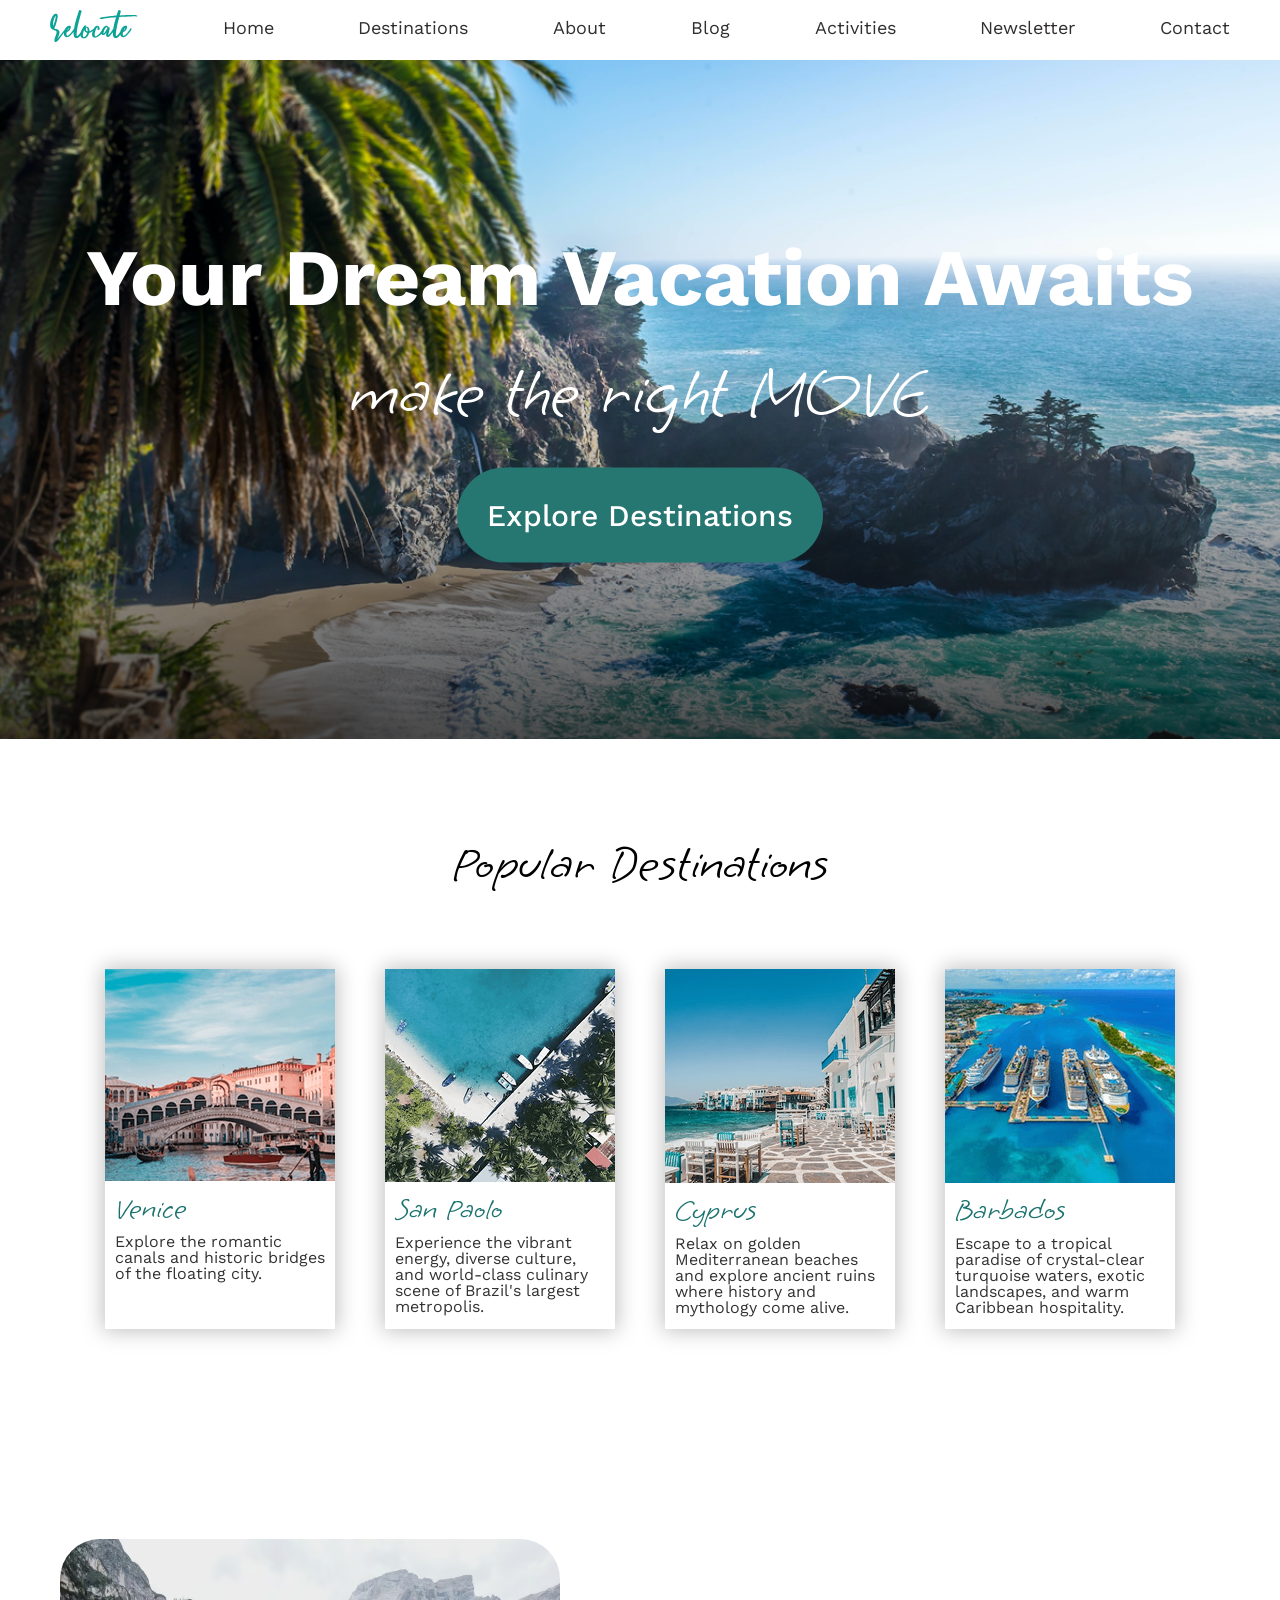
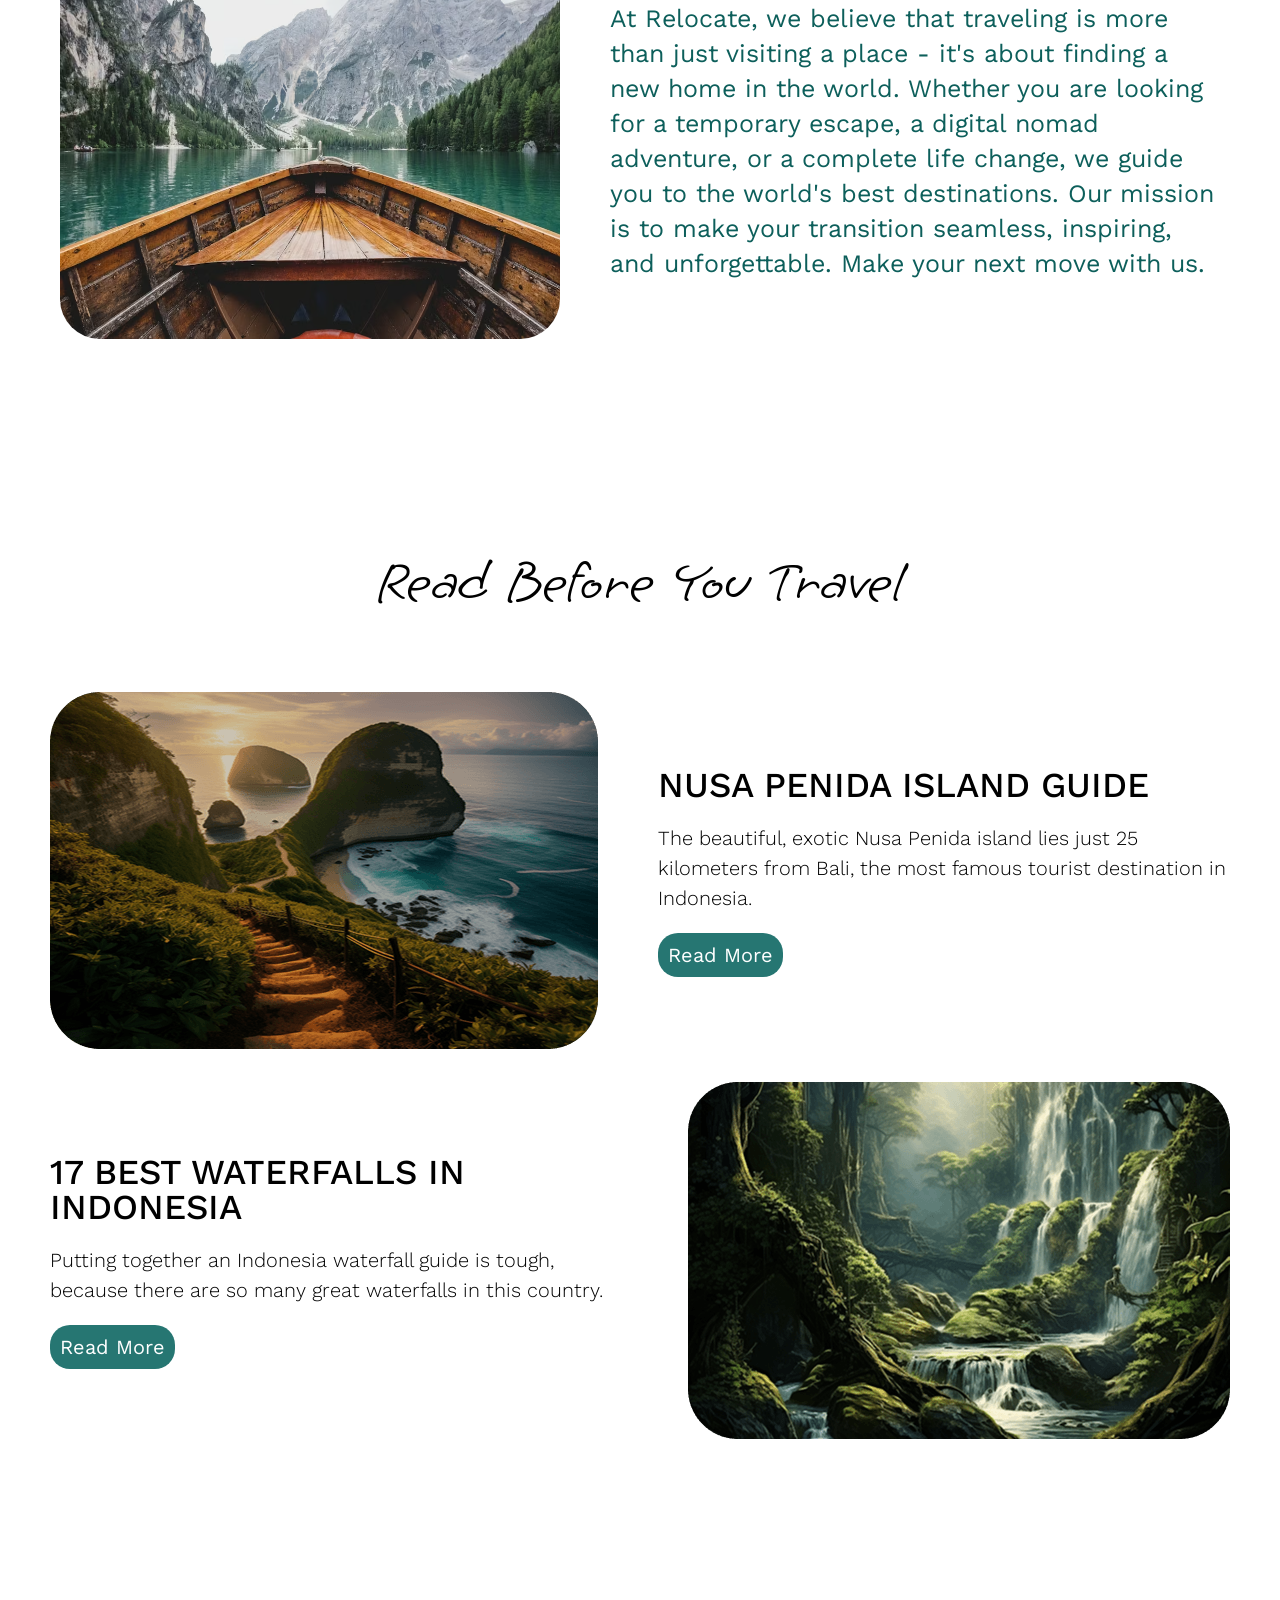
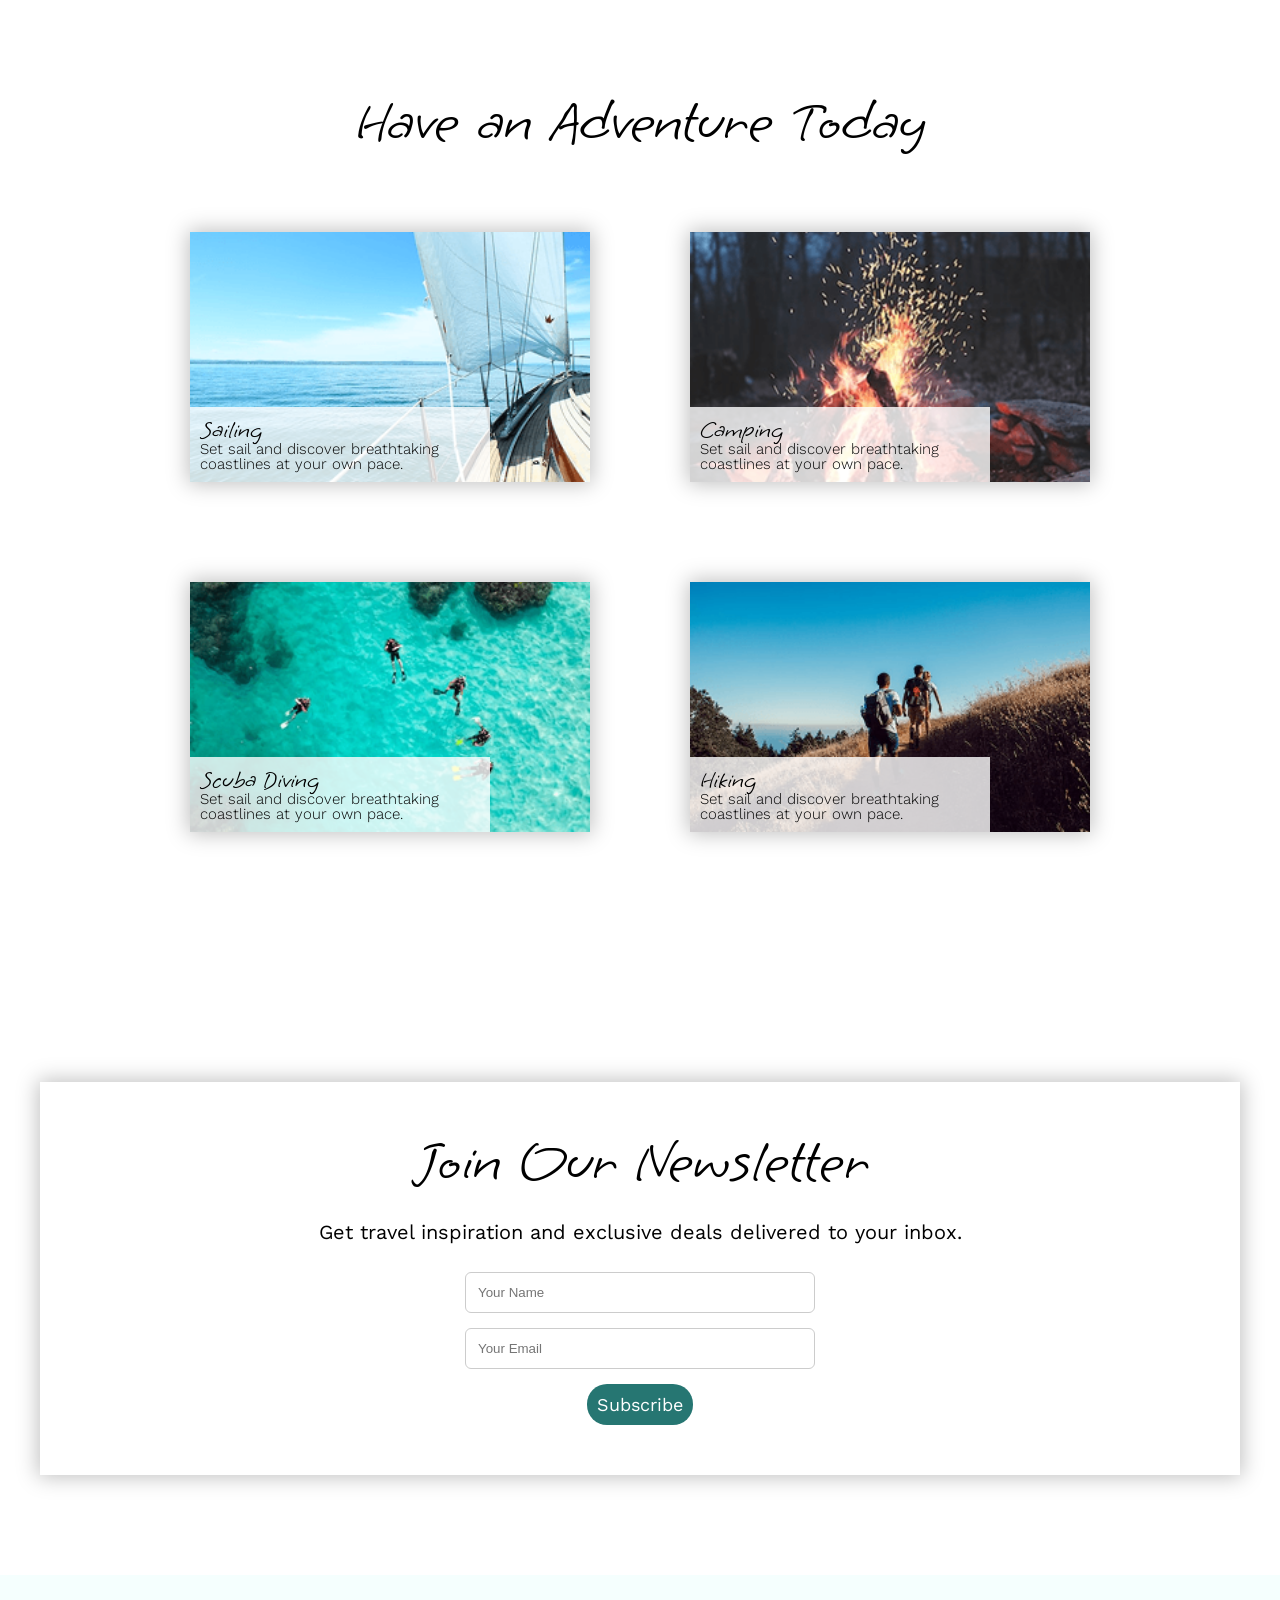
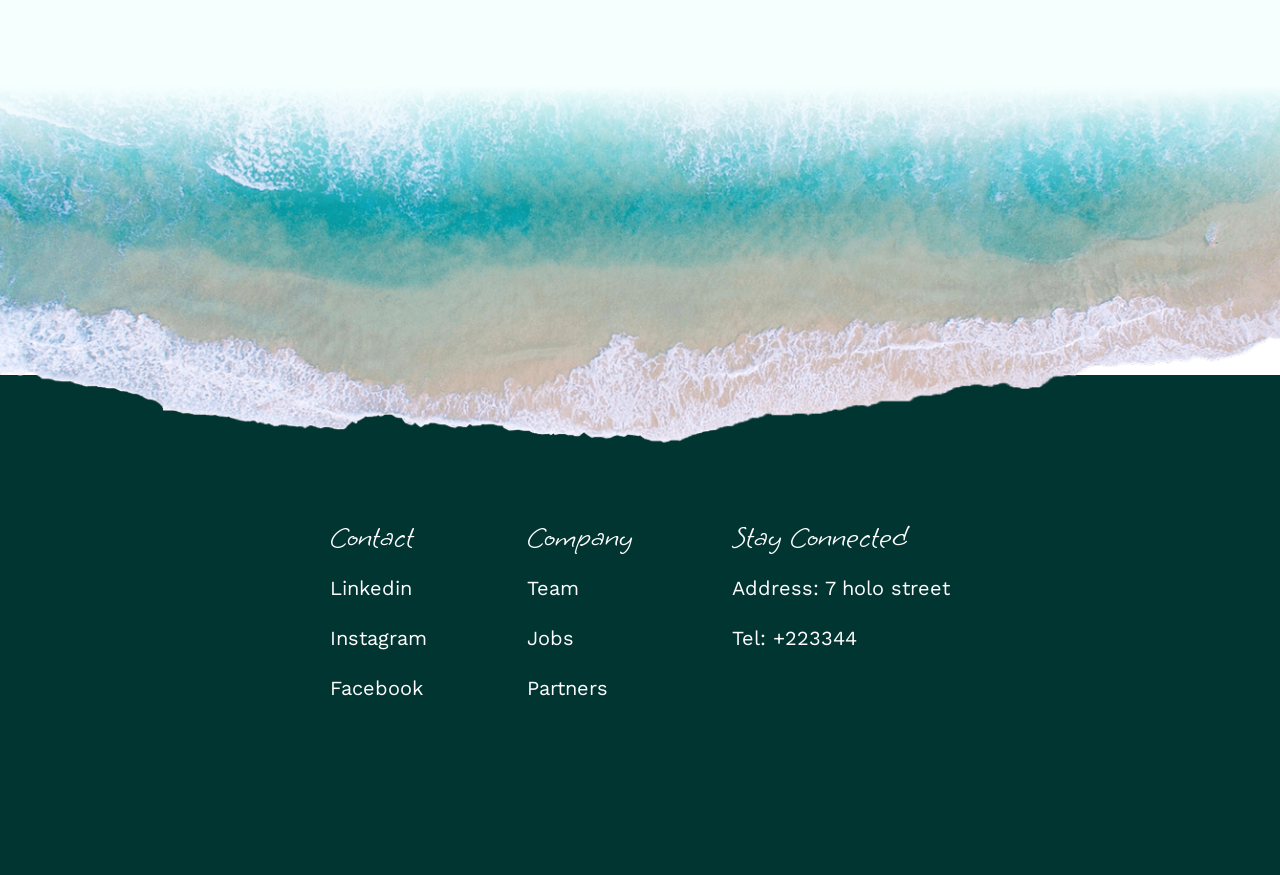
==== commit 69a252c3: "made some corrections /" ====
--- a/index.html
+++ b/index.html
@@ -23,6 +23,12 @@
           <li class="list-item"><a href="">Newsletter</a></li>
           <li class="list-item"><a href="">Contact</a></li>
         </ul>
+        <div class="burgerbar">
+          <img
+            src="./images/basic-burger-bar-menu-svgrepo-com.svg"
+            alt="burgerbar"
+          />
+        </div>
       </nav>
     </header>
     <main>
@@ -183,8 +189,18 @@
           Get travel inspiration and exclusive deals delivered to your inbox.
         </p>
         <form action="">
-          <input type="text" name="user-name" id="name" placeholder="Your Name">
-          <input type="email" name="user-email" id="email" placeholder="Your Email">
+          <input
+            type="text"
+            name="user-name"
+            id="name"
+            placeholder="Your Name"
+          />
+          <input
+            type="email"
+            name="user-email"
+            id="email"
+            placeholder="Your Email"
+          />
           <button type="submit">Subscribe</button>
         </form>
       </section>
--- a/css/main.css
+++ b/css/main.css
@@ -1 +1 @@
-@import"https://fonts.googleapis.com/css2?family=Grape+Nuts&display=swap";@import"https://fonts.googleapis.com/css2?family=Parisienne&family=Work+Sans:ital,wght@0,100..900;1,100..900&display=swap";html,body,div,span,applet,object,iframe,h1,h2,h3,h4,h5,h6,p,blockquote,pre,a,abbr,acronym,address,big,cite,code,del,dfn,em,img,ins,kbd,q,s,samp,small,strike,strong,sub,sup,tt,var,b,u,i,center,dl,dt,dd,ol,ul,li,fieldset,form,label,legend,table,caption,tbody,tfoot,thead,tr,th,td,article,aside,canvas,details,embed,figure,figcaption,footer,header,hgroup,menu,nav,output,ruby,section,summary,time,mark,audio,video{margin:0;padding:0;border:0;font-size:100%;font:inherit;vertical-align:baseline}article,aside,details,figcaption,figure,footer,header,hgroup,menu,nav,section{display:block}body{line-height:1}ol,ul{list-style:none}blockquote,q{quotes:none}blockquote:before,blockquote:after,q:before,q:after{content:"";content:none}table{border-collapse:collapse;border-spacing:0}a{text-decoration:none}*{box-sizing:border-box}.container{max-width:1200px;margin:auto}.card-shadow,.newsletter-section,.activities-section .activities .activity-card .activity-img,.destinations-section .cards .destination-card{box-shadow:0px 0px 20px 2px rgba(0,0,0,.25);-webkit-box-shadow:0px 0px 20px 2px rgba(0,0,0,.25);-moz-box-shadow:0px 0px 20px 2px rgba(0,0,0,.25)}header{position:sticky;top:0;z-index:100;height:60px;padding:10px;background-color:hsla(0,0%,100%,.3);backdrop-filter:blur(20px)}header .header-nav .nav-list{display:flex;justify-content:space-between;align-items:center;column-gap:0px;row-gap:0px}header .header-nav .nav-list .list-item a{font-size:18px;color:#312e2e;font-family:"Work Sans",sans-serif;font-optical-sizing:auto;font-weight:400;transition:.3s linear}header .header-nav .nav-list .list-item a:hover{color:#2f817d;font-weight:500}.hero-section .hero-img{height:679px;max-width:100%;background-image:url(../images/hero-pic.png);background-position:center;background-size:cover;background-repeat:no-repeat;position:relative;text-align:center}.hero-section .hero-img::after{content:"";position:absolute;bottom:0;left:0;width:100%;height:400px;background:linear-gradient(to top, rgba(0, 0, 0, 0.7) 0%, rgba(0, 0, 0, 0) 100%);z-index:1}.hero-section .hero-img .hero-text{flex-direction:column;display:flex;justify-content:center;align-items:center;column-gap:20px;row-gap:40px;position:absolute;top:50%;left:50%;transform:translate(-50%, -50%);z-index:2;width:100%}.hero-section .hero-img .hero-text .hero-heading{font-family:"Work Sans",sans-serif;font-optical-sizing:auto;max-width:100%;font-size:80px;color:#fff;font-weight:700}.hero-section .hero-img .hero-text .hero-desc{font-size:70px;font-family:"Grape Nuts",cursive;font-weight:500;font-weight:550;color:#fff}.hero-section .hero-img .hero-text .explore{border-radius:50px;background-color:#267672;color:#fff;font-size:30px;font-family:"Work Sans",sans-serif;font-optical-sizing:auto;border:none;padding:30px;cursor:pointer;transition:.2s ease-out;font-weight:500}.hero-section .hero-img .hero-text .explore:hover{background-color:#094845}.destinations-section{margin:100px auto;display:flex;justify-content:center;align-items:center;column-gap:50px;row-gap:80px;flex-direction:column}.destinations-section .destinations-heading{font-size:50px;font-family:"Grape Nuts",cursive;font-weight:500;color:#000}.destinations-section .cards{display:flex;justify-content:space-between;align-items:center;column-gap:50px;row-gap:50px}.destinations-section .cards .destination-card{cursor:pointer;max-width:230px;min-height:360px;height:auto;background-color:#fff;transition:.3s ease-in-out}.destinations-section .cards .destination-card:hover{transform:scale(1.05)}.destinations-section .cards .destination-card .card-text{padding:10px;display:flex;justify-content:center;align-items:stretch;column-gap:10px;row-gap:10px;flex-direction:column}.destinations-section .cards .destination-card .card-text .card-city{font-size:30px;font-weight:500;font-family:"Grape Nuts",cursive;font-weight:500;color:#1b736f}.destinations-section .cards .destination-card .card-text .card-desc{font-size:16px;color:#000;font-family:"Work Sans",sans-serif;font-optical-sizing:auto;opacity:80%}.about-us{margin:200px auto}.about-us .about-us-wrapper{display:flex;justify-content:center;align-items:center;column-gap:50px;row-gap:50px;padding:10px}.about-us .about-us-wrapper .abt-us-img img{max-width:500px;height:400px;border-radius:40px}.about-us .about-us-wrapper .abt-us-txt h4{font-size:25px;font-family:"Work Sans",sans-serif;font-optical-sizing:auto;color:#0d5f5b;line-height:35px}.blog-cards{display:flex;justify-content:center;align-items:center;column-gap:30px;row-gap:30px;flex-direction:column;margin:0px auto 250px auto}.blog-cards .blog-text{font-size:60px;color:#000;font-family:"Grape Nuts",cursive;font-weight:500;margin-bottom:50px}.blog-cards .blog-card{display:flex;justify-content:space-between;align-items:center;column-gap:60px;row-gap:40px}.blog-cards .blog-card .blo-img img{max-width:100%}.blog-cards .blog-card .blog-desc{display:flex;justify-content:center;align-items:flex-start;column-gap:20px;row-gap:20px;flex-direction:column}.blog-cards .blog-card .blog-desc h3{font-size:35px;font-family:"Work Sans",sans-serif;font-optical-sizing:auto;color:#000;font-weight:500}.blog-cards .blog-card .blog-desc p{font-size:20px;color:#000;font-family:"Work Sans",sans-serif;font-optical-sizing:auto;font-weight:300;line-height:30px}.blog-cards .blog-card .blog-desc .read-more{font-size:20px;border:none;border-radius:20px;background-color:#267672;color:#fff;font-family:"Work Sans",sans-serif;font-optical-sizing:auto;padding:10px;transition:.2s linear;cursor:pointer}.blog-cards .blog-card .blog-desc .read-more:hover{background-color:#094845}.activities-section{display:flex;justify-content:center;align-items:center;column-gap:80px;row-gap:80px;flex-direction:column;margin:0px auto 250px auto}.activities-section h2{font-size:60px;color:#000;font-weight:500;font-family:"Grape Nuts",cursive;font-weight:500;text-align:center}.activities-section .activities{display:flex;justify-content:center;align-items:center;column-gap:100px;row-gap:100px;flex-wrap:wrap}.activities-section .activities .activity-card{transition:.2s linear;cursor:pointer}.activities-section .activities .activity-card:hover{transform:scale(1.03)}.activities-section .activities .activity-card .activity-img{background-position:center;background-size:cover;height:250px;width:400px;max-width:100%}.activities-section .activities .activity-card .activity-img.camping{background-image:url(../images/camping.png)}.activities-section .activities .activity-card .activity-img.diving{background-image:url(../images/scuba-diving.png)}.activities-section .activities .activity-card .activity-img.sailing{background-image:url(../images/sailing.png)}.activities-section .activities .activity-card .activity-img.hiking{background-image:url(../images/hiking.png)}.activities-section .activities .activity-card .activity-img{position:relative}.activities-section .activities .activity-card .activity-img .activity-text{padding:10px;width:300px;position:absolute;bottom:0;left:0;background-color:hsla(0,0%,100%,.8)}.activities-section .activities .activity-card .activity-img .activity-text h4{font-size:25px;font-family:"Grape Nuts",cursive;font-weight:500;color:#000;font-weight:300}.activities-section .activities .activity-card .activity-img .activity-text p{font-size:15px;font-family:"Work Sans",sans-serif;font-optical-sizing:auto;color:#000;font-weight:300}.newsletter-section{margin-bottom:200px;background-color:hsla(0,0%,100%,.262745098);padding:50px 0px;display:flex;justify-content:center;align-items:center;column-gap:30px;row-gap:30px;flex-direction:column}.newsletter-section h3{font-size:60px;color:#000;font-family:"Grape Nuts",cursive;font-weight:500}.newsletter-section p{font-size:20px;color:#000;font-family:"Work Sans",sans-serif;font-optical-sizing:auto}.newsletter-section form{display:flex;justify-content:center;align-items:center;column-gap:15px;row-gap:15px;flex-direction:column}.newsletter-section form input{width:350px;padding:12px;border:1px solid #ccc;border-radius:6px;outline:none}.newsletter-section form input:focus{border-color:#0b534f}.newsletter-section form button{border-radius:20px;color:#fff;font-family:"Work Sans",sans-serif;font-optical-sizing:auto;padding:10px;font-size:18px;border:none;background-color:#267672;transition:.2s linear;cursor:pointer}.newsletter-section form button:hover{background-color:#094845}.footer-section{margin-top:500px}.footer-section .footer-img{background-image:url("../images/footer-green.png");background-position:center;background-size:cover;background-repeat:no-repeat;width:100%;height:500px;position:relative;display:flex;justify-content:center;align-items:center;column-gap:"";row-gap:""}.footer-section .footer-img nav{display:flex;justify-content:center;align-items:flex-start;column-gap:100px;row-gap:"";z-index:2}.footer-section .footer-img .footer-list li{margin-bottom:30px}.footer-section .footer-img .footer-list li a{color:#fff;font-size:20px;font-family:"Work Sans",sans-serif;font-optical-sizing:auto}.footer-section .footer-img .footer-list li:first-child{margin-bottom:25px}.footer-section .footer-img .footer-list li:first-child a{font-size:30px;font-weight:600;font-family:"Grape Nuts",cursive;font-weight:500}.footer-section .footer-img .footer-img-2{background-image:url("../images/footer-sea.png");background-position:center;background-size:cover;background-repeat:no-repeat;width:100%;height:500px;position:absolute;left:0;bottom:400px}.footer-section .footer-img .footer-img-2::after{content:"";position:absolute;top:0;left:0;width:100%;height:230px;background:linear-gradient(to bottom, #f5fffe 0%, #f5fffe 48%, rgba(255, 255, 255, 0) 100%)}+@import"https://fonts.googleapis.com/css2?family=Grape+Nuts&display=swap";@import"https://fonts.googleapis.com/css2?family=Parisienne&family=Work+Sans:ital,wght@0,100..900;1,100..900&display=swap";html,body,div,span,applet,object,iframe,h1,h2,h3,h4,h5,h6,p,blockquote,pre,a,abbr,acronym,address,big,cite,code,del,dfn,em,img,ins,kbd,q,s,samp,small,strike,strong,sub,sup,tt,var,b,u,i,center,dl,dt,dd,ol,ul,li,fieldset,form,label,legend,table,caption,tbody,tfoot,thead,tr,th,td,article,aside,canvas,details,embed,figure,figcaption,footer,header,hgroup,menu,nav,output,ruby,section,summary,time,mark,audio,video{margin:0;padding:0;border:0;font-size:100%;font:inherit;vertical-align:baseline}article,aside,details,figcaption,figure,footer,header,hgroup,menu,nav,section{display:block}body{line-height:1}ol,ul{list-style:none}blockquote,q{quotes:none}blockquote:before,blockquote:after,q:before,q:after{content:"";content:none}table{border-collapse:collapse;border-spacing:0}a{text-decoration:none}*{box-sizing:border-box}.container{max-width:1200px;margin:auto;padding:0px 10px}.card-shadow,.newsletter-section,.activities-section .activities .activity-card .activity-img,.destinations-section .cards .destination-card{box-shadow:0px 0px 20px 2px rgba(0,0,0,.25);-webkit-box-shadow:0px 0px 20px 2px rgba(0,0,0,.25);-moz-box-shadow:0px 0px 20px 2px rgba(0,0,0,.25)}header{position:sticky;top:0;z-index:100;height:60px;padding:10px;background-color:hsla(0,0%,100%,.3);backdrop-filter:blur(20px)}header .header-nav .burgerbar{display:none}header .header-nav .nav-list{display:flex;justify-content:space-between;align-items:center;column-gap:0px;row-gap:0px}header .header-nav .nav-list .list-item a{font-size:18px;color:#312e2e;font-family:"Work Sans",sans-serif;font-optical-sizing:auto;font-weight:400;transition:.3s linear}header .header-nav .nav-list .list-item a:hover{color:#2f817d;font-weight:500}.hero-section .hero-img{height:679px;max-width:100%;background-image:url(../images/hero-pic.png);background-position:center;background-size:cover;background-repeat:no-repeat;position:relative;text-align:center}.hero-section .hero-img::after{content:"";position:absolute;bottom:0;left:0;width:100%;height:400px;background:linear-gradient(to top, rgba(0, 0, 0, 0.7) 0%, rgba(0, 0, 0, 0) 100%);z-index:1}.hero-section .hero-img .hero-text{flex-direction:column;display:flex;justify-content:center;align-items:center;column-gap:20px;row-gap:40px;position:absolute;top:50%;left:50%;transform:translate(-50%, -50%);z-index:2;width:100%}.hero-section .hero-img .hero-text .hero-heading{font-family:"Work Sans",sans-serif;font-optical-sizing:auto;max-width:100%;font-size:80px;color:#fff;font-weight:700}.hero-section .hero-img .hero-text .hero-desc{font-size:70px;font-family:"Grape Nuts",cursive;font-weight:500;font-weight:550;color:#fff}.hero-section .hero-img .hero-text .explore{border-radius:50px;background-color:#267672;color:#fff;font-size:30px;font-family:"Work Sans",sans-serif;font-optical-sizing:auto;border:none;padding:30px;cursor:pointer;transition:.2s ease-out;font-weight:500}.hero-section .hero-img .hero-text .explore:hover{background-color:#094845}.destinations-section{margin:100px auto;display:flex;justify-content:center;align-items:center;column-gap:50px;row-gap:80px;flex-direction:column}.destinations-section .destinations-heading{font-size:50px;font-family:"Grape Nuts",cursive;font-weight:500;color:#000}.destinations-section .cards{display:flex;justify-content:space-between;align-items:center;column-gap:50px;row-gap:50px}.destinations-section .cards .destination-card{cursor:pointer;max-width:230px;min-height:360px;height:auto;background-color:#fff;transition:.3s ease-in-out}.destinations-section .cards .destination-card:hover{transform:scale(1.05)}.destinations-section .cards .destination-card .card-text{padding:10px;display:flex;justify-content:center;align-items:stretch;column-gap:10px;row-gap:10px;flex-direction:column}.destinations-section .cards .destination-card .card-text .card-city{font-size:30px;font-weight:500;font-family:"Grape Nuts",cursive;font-weight:500;color:#1b736f}.destinations-section .cards .destination-card .card-text .card-desc{font-size:16px;color:#000;font-family:"Work Sans",sans-serif;font-optical-sizing:auto;opacity:80%}.about-us{margin:200px auto}.about-us .about-us-wrapper{display:flex;justify-content:center;align-items:center;column-gap:50px;row-gap:50px;padding:10px}.about-us .about-us-wrapper .abt-us-img img{max-width:500px;height:400px;border-radius:40px}.about-us .about-us-wrapper .abt-us-txt h4{font-size:25px;font-family:"Work Sans",sans-serif;font-optical-sizing:auto;color:#0d5f5b;line-height:35px}.blog-cards{display:flex;justify-content:center;align-items:center;column-gap:30px;row-gap:30px;flex-direction:column;margin:0px auto 250px auto}.blog-cards .blog-text{font-size:60px;color:#000;font-family:"Grape Nuts",cursive;font-weight:500;margin-bottom:50px}.blog-cards .blog-card{display:flex;justify-content:space-between;align-items:center;column-gap:60px;row-gap:40px}.blog-cards .blog-card .blo-img img{max-width:100%}.blog-cards .blog-card .blog-desc{display:flex;justify-content:center;align-items:flex-start;column-gap:20px;row-gap:20px;flex-direction:column}.blog-cards .blog-card .blog-desc h3{font-size:35px;font-family:"Work Sans",sans-serif;font-optical-sizing:auto;color:#000;font-weight:500}.blog-cards .blog-card .blog-desc p{font-size:20px;color:#000;font-family:"Work Sans",sans-serif;font-optical-sizing:auto;font-weight:300;line-height:30px}.blog-cards .blog-card .blog-desc .read-more{font-size:20px;border:none;border-radius:20px;background-color:#267672;color:#fff;font-family:"Work Sans",sans-serif;font-optical-sizing:auto;padding:10px;transition:.2s linear;cursor:pointer}.blog-cards .blog-card .blog-desc .read-more:hover{background-color:#094845}.activities-section{display:flex;justify-content:center;align-items:center;column-gap:80px;row-gap:80px;flex-direction:column;margin:0px auto 250px auto}.activities-section h2{font-size:60px;color:#000;font-weight:500;font-family:"Grape Nuts",cursive;font-weight:500;text-align:center}.activities-section .activities{display:flex;justify-content:center;align-items:center;column-gap:100px;row-gap:100px;flex-wrap:wrap}.activities-section .activities .activity-card{transition:.2s linear;cursor:pointer}.activities-section .activities .activity-card:hover{transform:scale(1.03)}.activities-section .activities .activity-card .activity-img{background-position:center;background-size:cover;height:250px;width:400px;max-width:100%}.activities-section .activities .activity-card .activity-img.camping{background-image:url(../images/camping.png)}.activities-section .activities .activity-card .activity-img.diving{background-image:url(../images/scuba-diving.png)}.activities-section .activities .activity-card .activity-img.sailing{background-image:url(../images/sailing.png)}.activities-section .activities .activity-card .activity-img.hiking{background-image:url(../images/hiking.png)}.activities-section .activities .activity-card .activity-img{position:relative}.activities-section .activities .activity-card .activity-img .activity-text{padding:10px;width:300px;position:absolute;bottom:0;left:0;background-color:hsla(0,0%,100%,.8)}.activities-section .activities .activity-card .activity-img .activity-text h4{font-size:25px;font-family:"Grape Nuts",cursive;font-weight:500;color:#000;font-weight:300}.activities-section .activities .activity-card .activity-img .activity-text p{font-size:15px;font-family:"Work Sans",sans-serif;font-optical-sizing:auto;color:#000;font-weight:300}.newsletter-section{margin-bottom:200px;background-color:hsla(0,0%,100%,.262745098);padding:50px 0px;display:flex;justify-content:center;align-items:center;column-gap:30px;row-gap:30px;flex-direction:column}.newsletter-section h3{font-size:60px;color:#000;font-family:"Grape Nuts",cursive;font-weight:500}.newsletter-section p{font-size:20px;color:#000;font-family:"Work Sans",sans-serif;font-optical-sizing:auto}.newsletter-section form{display:flex;justify-content:center;align-items:center;column-gap:15px;row-gap:15px;flex-direction:column}.newsletter-section form input{width:350px;padding:12px;border:1px solid #ccc;border-radius:6px;outline:none}.newsletter-section form input:focus{border-color:#0b534f}.newsletter-section form button{border-radius:20px;color:#fff;font-family:"Work Sans",sans-serif;font-optical-sizing:auto;padding:10px;font-size:18px;border:none;background-color:#267672;transition:.2s linear;cursor:pointer}.newsletter-section form button:hover{background-color:#094845}.footer-section{margin-top:500px}.footer-section .footer-img{background-image:url("../images/footer-green.png");background-position:center;background-size:cover;background-repeat:no-repeat;width:100%;height:500px;position:relative;display:flex;justify-content:center;align-items:center;column-gap:"";row-gap:""}.footer-section .footer-img nav{display:flex;justify-content:center;align-items:flex-start;column-gap:100px;row-gap:"";z-index:2}.footer-section .footer-img .footer-list li{margin-bottom:30px}.footer-section .footer-img .footer-list li a{color:#fff;font-size:20px;font-family:"Work Sans",sans-serif;font-optical-sizing:auto}.footer-section .footer-img .footer-list li:first-child{margin-bottom:25px}.footer-section .footer-img .footer-list li:first-child a{font-size:30px;font-weight:600;font-family:"Grape Nuts",cursive;font-weight:500}.footer-section .footer-img .footer-img-2{background-image:url("../images/footer-sea.png");background-position:center;background-size:cover;background-repeat:no-repeat;width:100%;height:500px;position:absolute;left:0;bottom:400px}.footer-section .footer-img .footer-img-2::after{content:"";position:absolute;top:0;left:0;width:100%;height:230px;background:linear-gradient(to bottom, #f5fffe 0%, #f5fffe 48%, rgba(255, 255, 255, 0) 100%)}
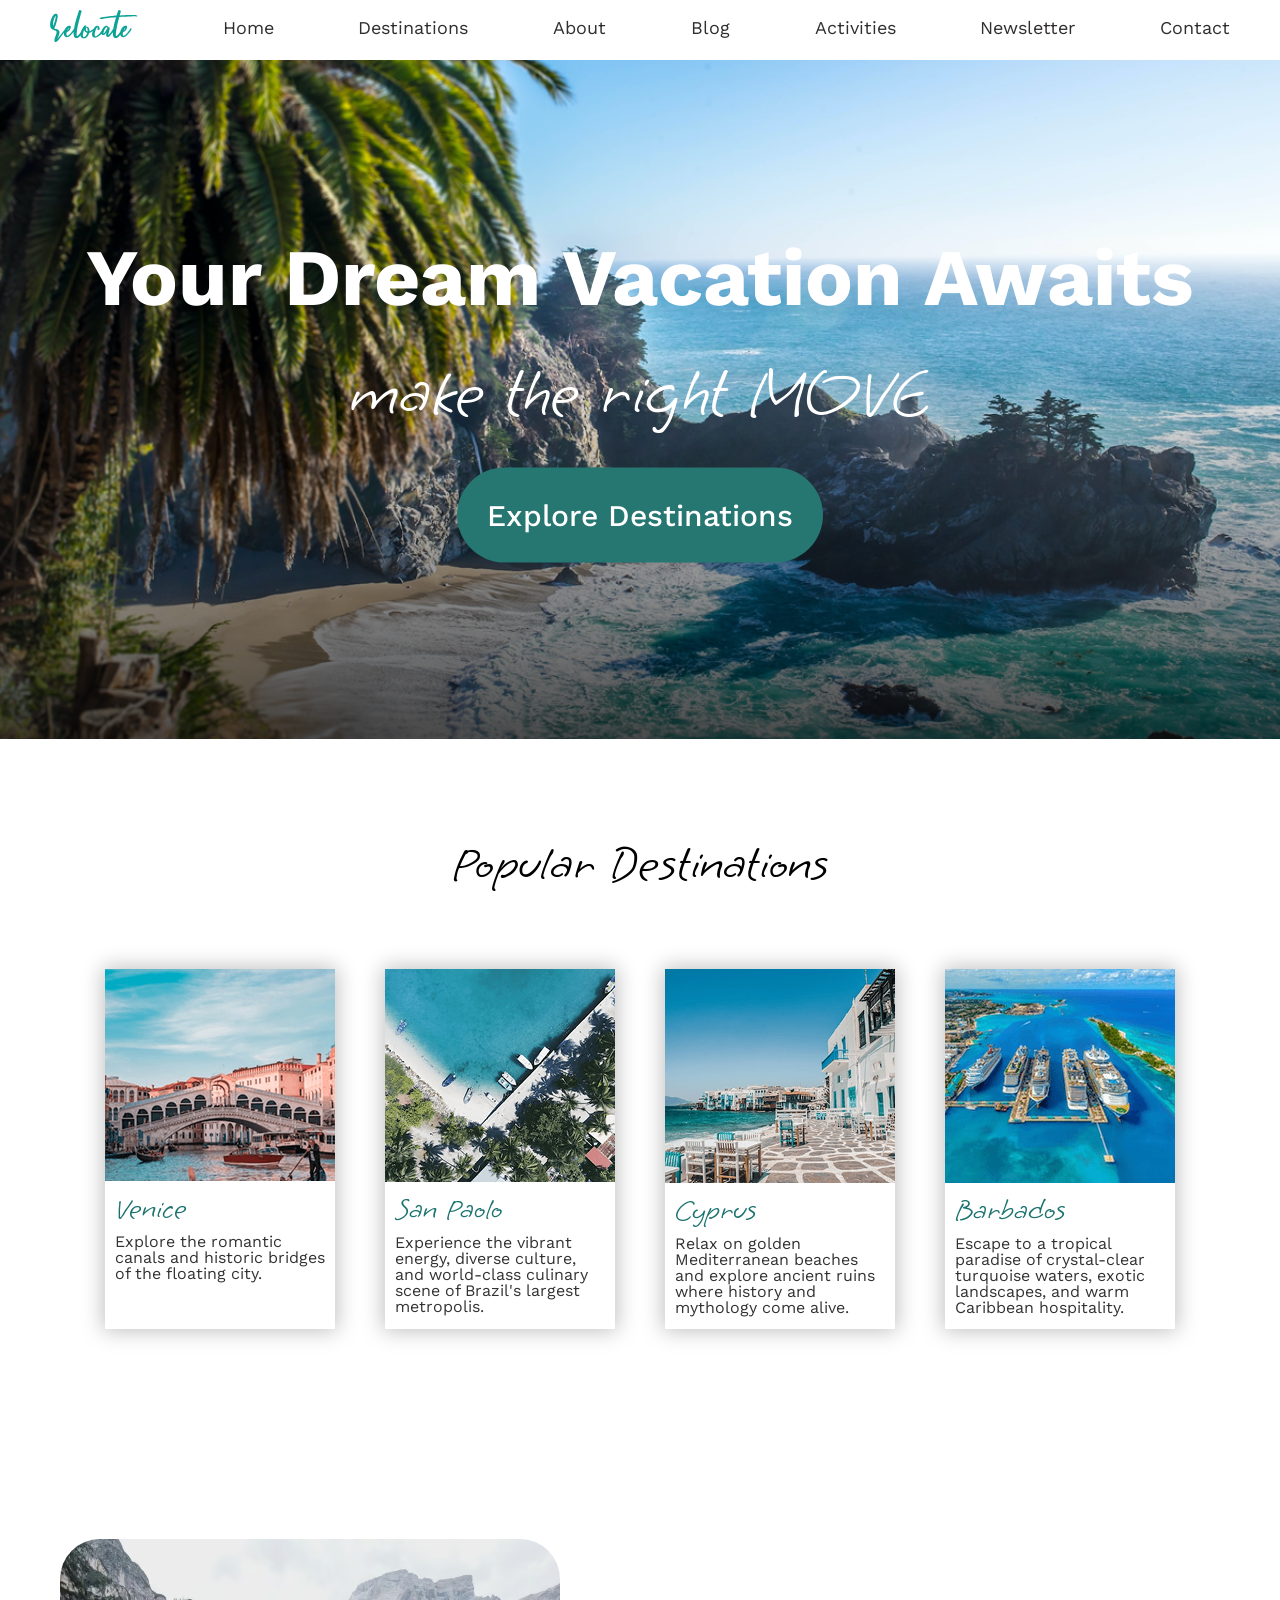
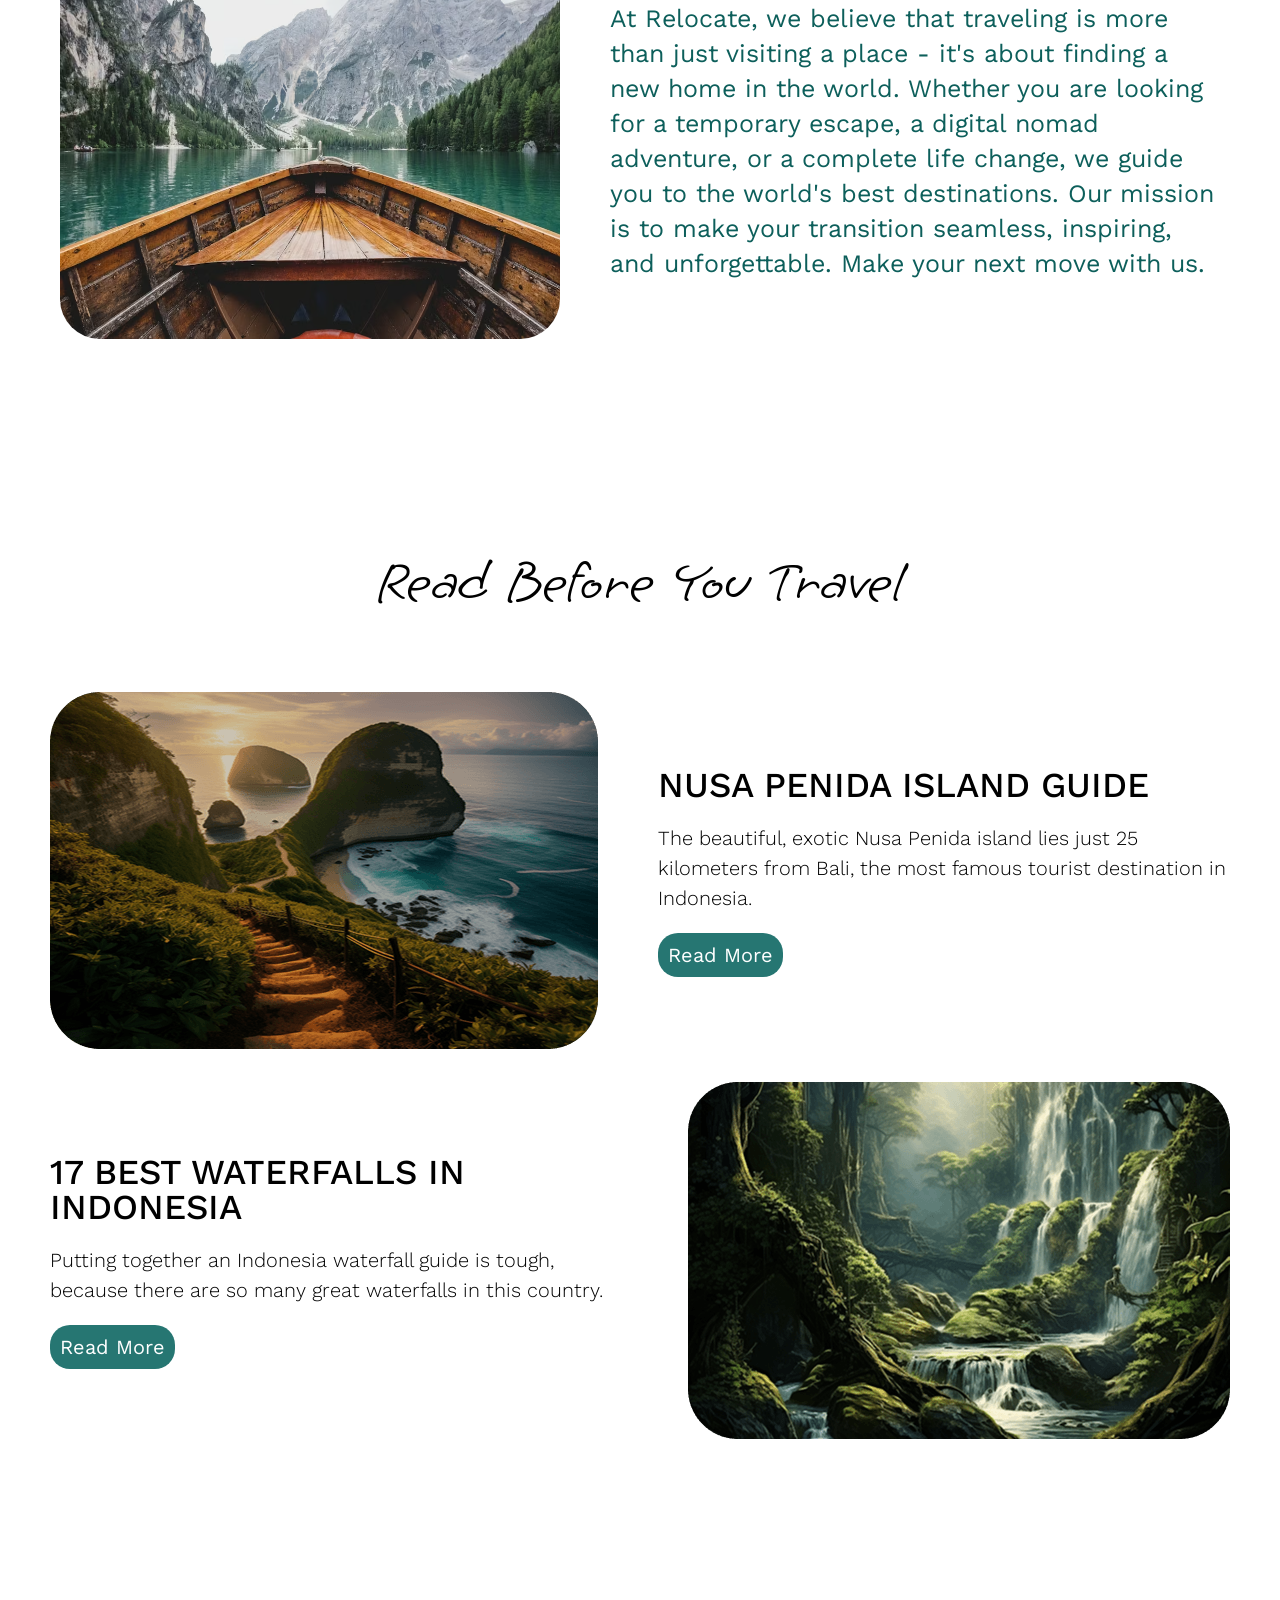
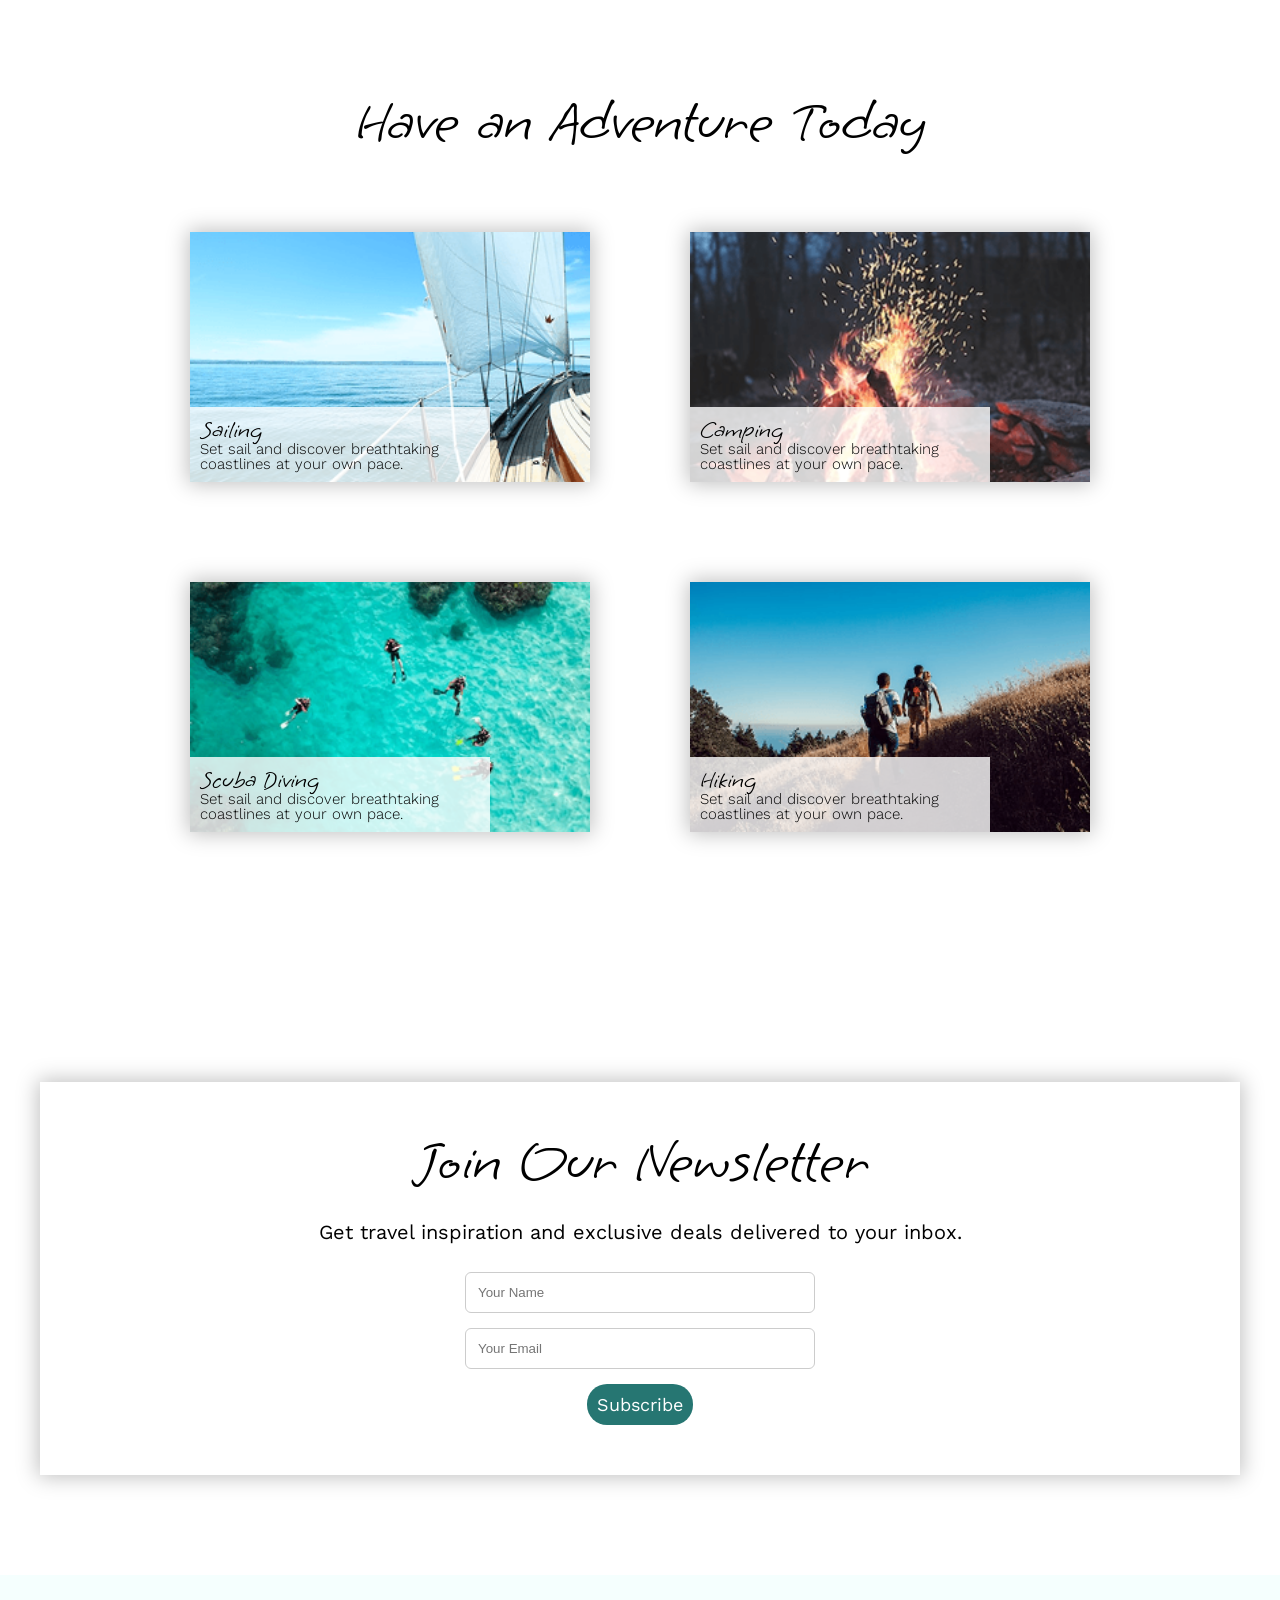
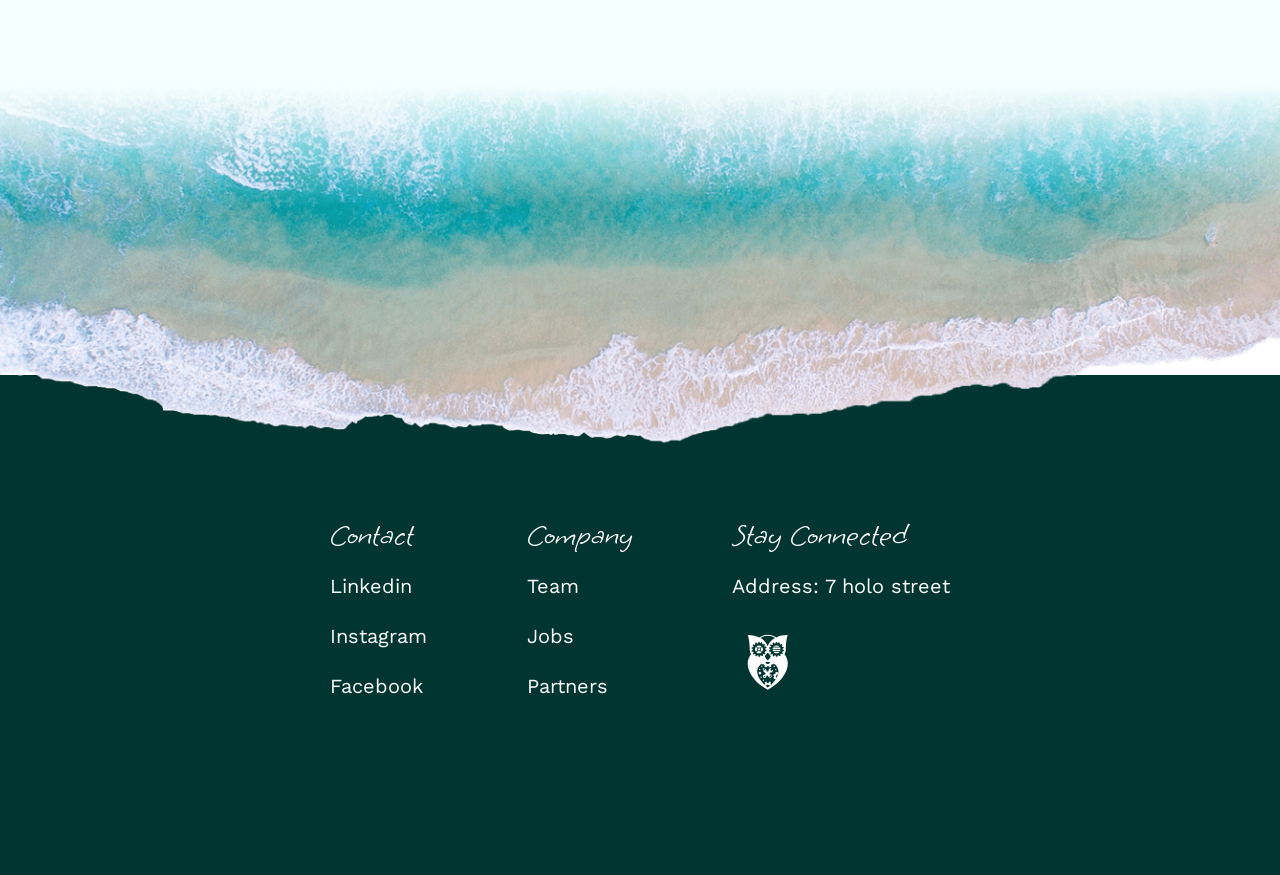
==== commit 9a5de0ed: "made responsive design added responsive" ====
--- a/index.html
+++ b/index.html
@@ -4,6 +4,7 @@
     <meta charset="UTF-8" />
     <meta name="viewport" content="width=device-width, initial-scale=1.0" />
     <link rel="stylesheet" href="./css/main.css" />
+    <link rel="stylesheet" href="https://unpkg.com/aos@next/dist/aos.css" />
     <title>Relocate</title>
   </head>
   <body>
@@ -15,13 +16,13 @@
               <img src="./images/relocate.svg" alt="relocate-logo" />
             </a>
           </li>
-          <li class="list-item"><a href="">Home</a></li>
-          <li class="list-item"><a href="">Destinations</a></li>
-          <li class="list-item"><a href="">About</a></li>
-          <li class="list-item"><a href="">Blog</a></li>
-          <li class="list-item"><a href="">Activities</a></li>
-          <li class="list-item"><a href="">Newsletter</a></li>
-          <li class="list-item"><a href="">Contact</a></li>
+          <li class="list-item"><a href="#hero">Home</a></li>
+          <li class="list-item"><a href="#destinations">Destinations</a></li>
+          <li class="list-item"><a href="#aboutus">About</a></li>
+          <li class="list-item"><a href="#blog">Blog</a></li>
+          <li class="list-item"><a href="#activities">Activities</a></li>
+          <li class="list-item"><a href="#newsletter">Newsletter</a></li>
+          <li class="list-item"><a href="#contact">Contact</a></li>
         </ul>
         <div class="burgerbar">
           <img
@@ -32,7 +33,7 @@
       </nav>
     </header>
     <main>
-      <section class="hero-section">
+      <section class="hero-section" id="hero">
         <div class="hero-img">
           <div class="hero-text">
             <h1 class="hero-heading">Your Dream Vacation Awaits</h1>
@@ -41,7 +42,7 @@
           </div>
         </div>
       </section>
-      <section class="destinations-section container">
+      <section class="destinations-section container" id="destinations">
         <h2 class="destinations-heading">Popular Destinations</h2>
         <div class="cards">
           <div class="destination-card">
@@ -86,8 +87,8 @@
           </div>
         </div>
       </section>
-      <section class="about-us container">
-        <div class="about-us-wrapper">
+      <section class="about-us container" id="aboutus">
+        <div class="about-us-wrapper" data-aos="fade-up">
           <div class="abt-us-img">
             <img src="./images/why-us.avif" alt="abt-us" />
           </div>
@@ -103,10 +104,10 @@
           </div>
         </div>
       </section>
-      <section class="blog-section container">
+      <section class="blog-section container" id="blog">
         <div class="blog-cards">
           <h2 class="blog-text">Read Before You Travel</h2>
-          <div class="blog-card">
+          <div class="blog-card" data-aos="fade-left">
             <div class="blog-img">
               <img src="./images/blog-img1.png" alt="blog-img" />
             </div>
@@ -119,7 +120,7 @@
               <button class="read-more">Read More</button>
             </div>
           </div>
-          <div class="blog-card">
+          <div class="blog-card" data-aos="fade-right">
             <div class="blog-desc">
               <h3>17 BEST WATERFALLS IN INDONESIA</h3>
               <p>
@@ -134,7 +135,7 @@
           </div>
         </div>
       </section>
-      <section class="activities-section container">
+      <section class="activities-section container" id="activities">
         <h2>Have an Adventure Today</h2>
         <div class="activities">
           <div class="activity-card">
@@ -183,7 +184,7 @@
           </div>
         </div>
       </section>
-      <section class="newsletter-section container">
+      <section class="newsletter-section container" id="newsletter">
         <h3>Join Our Newsletter</h3>
         <p>
           Get travel inspiration and exclusive deals delivered to your inbox.
@@ -205,7 +206,7 @@
         </form>
       </section>
     </main>
-    <footer class="footer-section">
+    <footer class="footer-section" id="contact">
       <div class="footer-img">
         <nav>
           <ul class="footer-list">
@@ -220,14 +221,23 @@
             <li><a href="">Jobs</a></li>
             <li><a href="">Partners</a></li>
           </ul>
-          <ul class="footer-list">
+          <ul class="footer-list geolab-logo">
             <li><a href="">Stay Connected</a></li>
             <li><a href="">Address: 7 holo street</a></li>
-            <li><a href="">Tel: +223344</a></li>
+            <li>
+              <a href="https://geolab.edu.ge/" target="_blank">
+                <img src="./images/geolab-logo.svg" alt="geolab" class="geolab">
+              </a>
+            </li>
           </ul>
         </nav>
         <div class="footer-img-2"></div>
       </div>
     </footer>
+
+    <script src="https://unpkg.com/aos@next/dist/aos.js"></script>
+    <script>
+      AOS.init({ offset: 200 });
+    </script>
   </body>
 </html>
--- a/css/main.css
+++ b/css/main.css
@@ -1 +1 @@
-@import"https://fonts.googleapis.com/css2?family=Grape+Nuts&display=swap";@import"https://fonts.googleapis.com/css2?family=Parisienne&family=Work+Sans:ital,wght@0,100..900;1,100..900&display=swap";html,body,div,span,applet,object,iframe,h1,h2,h3,h4,h5,h6,p,blockquote,pre,a,abbr,acronym,address,big,cite,code,del,dfn,em,img,ins,kbd,q,s,samp,small,strike,strong,sub,sup,tt,var,b,u,i,center,dl,dt,dd,ol,ul,li,fieldset,form,label,legend,table,caption,tbody,tfoot,thead,tr,th,td,article,aside,canvas,details,embed,figure,figcaption,footer,header,hgroup,menu,nav,output,ruby,section,summary,time,mark,audio,video{margin:0;padding:0;border:0;font-size:100%;font:inherit;vertical-align:baseline}article,aside,details,figcaption,figure,footer,header,hgroup,menu,nav,section{display:block}body{line-height:1}ol,ul{list-style:none}blockquote,q{quotes:none}blockquote:before,blockquote:after,q:before,q:after{content:"";content:none}table{border-collapse:collapse;border-spacing:0}a{text-decoration:none}*{box-sizing:border-box}.container{max-width:1200px;margin:auto;padding:0px 10px}.card-shadow,.newsletter-section,.activities-section .activities .activity-card .activity-img,.destinations-section .cards .destination-card{box-shadow:0px 0px 20px 2px rgba(0,0,0,.25);-webkit-box-shadow:0px 0px 20px 2px rgba(0,0,0,.25);-moz-box-shadow:0px 0px 20px 2px rgba(0,0,0,.25)}header{position:sticky;top:0;z-index:100;height:60px;padding:10px;background-color:hsla(0,0%,100%,.3);backdrop-filter:blur(20px)}header .header-nav .burgerbar{display:none}header .header-nav .nav-list{display:flex;justify-content:space-between;align-items:center;column-gap:0px;row-gap:0px}header .header-nav .nav-list .list-item a{font-size:18px;color:#312e2e;font-family:"Work Sans",sans-serif;font-optical-sizing:auto;font-weight:400;transition:.3s linear}header .header-nav .nav-list .list-item a:hover{color:#2f817d;font-weight:500}.hero-section .hero-img{height:679px;max-width:100%;background-image:url(../images/hero-pic.png);background-position:center;background-size:cover;background-repeat:no-repeat;position:relative;text-align:center}.hero-section .hero-img::after{content:"";position:absolute;bottom:0;left:0;width:100%;height:400px;background:linear-gradient(to top, rgba(0, 0, 0, 0.7) 0%, rgba(0, 0, 0, 0) 100%);z-index:1}.hero-section .hero-img .hero-text{flex-direction:column;display:flex;justify-content:center;align-items:center;column-gap:20px;row-gap:40px;position:absolute;top:50%;left:50%;transform:translate(-50%, -50%);z-index:2;width:100%}.hero-section .hero-img .hero-text .hero-heading{font-family:"Work Sans",sans-serif;font-optical-sizing:auto;max-width:100%;font-size:80px;color:#fff;font-weight:700}.hero-section .hero-img .hero-text .hero-desc{font-size:70px;font-family:"Grape Nuts",cursive;font-weight:500;font-weight:550;color:#fff}.hero-section .hero-img .hero-text .explore{border-radius:50px;background-color:#267672;color:#fff;font-size:30px;font-family:"Work Sans",sans-serif;font-optical-sizing:auto;border:none;padding:30px;cursor:pointer;transition:.2s ease-out;font-weight:500}.hero-section .hero-img .hero-text .explore:hover{background-color:#094845}.destinations-section{margin:100px auto;display:flex;justify-content:center;align-items:center;column-gap:50px;row-gap:80px;flex-direction:column}.destinations-section .destinations-heading{font-size:50px;font-family:"Grape Nuts",cursive;font-weight:500;color:#000}.destinations-section .cards{display:flex;justify-content:space-between;align-items:center;column-gap:50px;row-gap:50px}.destinations-section .cards .destination-card{cursor:pointer;max-width:230px;min-height:360px;height:auto;background-color:#fff;transition:.3s ease-in-out}.destinations-section .cards .destination-card:hover{transform:scale(1.05)}.destinations-section .cards .destination-card .card-text{padding:10px;display:flex;justify-content:center;align-items:stretch;column-gap:10px;row-gap:10px;flex-direction:column}.destinations-section .cards .destination-card .card-text .card-city{font-size:30px;font-weight:500;font-family:"Grape Nuts",cursive;font-weight:500;color:#1b736f}.destinations-section .cards .destination-card .card-text .card-desc{font-size:16px;color:#000;font-family:"Work Sans",sans-serif;font-optical-sizing:auto;opacity:80%}.about-us{margin:200px auto}.about-us .about-us-wrapper{display:flex;justify-content:center;align-items:center;column-gap:50px;row-gap:50px;padding:10px}.about-us .about-us-wrapper .abt-us-img img{max-width:500px;height:400px;border-radius:40px}.about-us .about-us-wrapper .abt-us-txt h4{font-size:25px;font-family:"Work Sans",sans-serif;font-optical-sizing:auto;color:#0d5f5b;line-height:35px}.blog-cards{display:flex;justify-content:center;align-items:center;column-gap:30px;row-gap:30px;flex-direction:column;margin:0px auto 250px auto}.blog-cards .blog-text{font-size:60px;color:#000;font-family:"Grape Nuts",cursive;font-weight:500;margin-bottom:50px}.blog-cards .blog-card{display:flex;justify-content:space-between;align-items:center;column-gap:60px;row-gap:40px}.blog-cards .blog-card .blo-img img{max-width:100%}.blog-cards .blog-card .blog-desc{display:flex;justify-content:center;align-items:flex-start;column-gap:20px;row-gap:20px;flex-direction:column}.blog-cards .blog-card .blog-desc h3{font-size:35px;font-family:"Work Sans",sans-serif;font-optical-sizing:auto;color:#000;font-weight:500}.blog-cards .blog-card .blog-desc p{font-size:20px;color:#000;font-family:"Work Sans",sans-serif;font-optical-sizing:auto;font-weight:300;line-height:30px}.blog-cards .blog-card .blog-desc .read-more{font-size:20px;border:none;border-radius:20px;background-color:#267672;color:#fff;font-family:"Work Sans",sans-serif;font-optical-sizing:auto;padding:10px;transition:.2s linear;cursor:pointer}.blog-cards .blog-card .blog-desc .read-more:hover{background-color:#094845}.activities-section{display:flex;justify-content:center;align-items:center;column-gap:80px;row-gap:80px;flex-direction:column;margin:0px auto 250px auto}.activities-section h2{font-size:60px;color:#000;font-weight:500;font-family:"Grape Nuts",cursive;font-weight:500;text-align:center}.activities-section .activities{display:flex;justify-content:center;align-items:center;column-gap:100px;row-gap:100px;flex-wrap:wrap}.activities-section .activities .activity-card{transition:.2s linear;cursor:pointer}.activities-section .activities .activity-card:hover{transform:scale(1.03)}.activities-section .activities .activity-card .activity-img{background-position:center;background-size:cover;height:250px;width:400px;max-width:100%}.activities-section .activities .activity-card .activity-img.camping{background-image:url(../images/camping.png)}.activities-section .activities .activity-card .activity-img.diving{background-image:url(../images/scuba-diving.png)}.activities-section .activities .activity-card .activity-img.sailing{background-image:url(../images/sailing.png)}.activities-section .activities .activity-card .activity-img.hiking{background-image:url(../images/hiking.png)}.activities-section .activities .activity-card .activity-img{position:relative}.activities-section .activities .activity-card .activity-img .activity-text{padding:10px;width:300px;position:absolute;bottom:0;left:0;background-color:hsla(0,0%,100%,.8)}.activities-section .activities .activity-card .activity-img .activity-text h4{font-size:25px;font-family:"Grape Nuts",cursive;font-weight:500;color:#000;font-weight:300}.activities-section .activities .activity-card .activity-img .activity-text p{font-size:15px;font-family:"Work Sans",sans-serif;font-optical-sizing:auto;color:#000;font-weight:300}.newsletter-section{margin-bottom:200px;background-color:hsla(0,0%,100%,.262745098);padding:50px 0px;display:flex;justify-content:center;align-items:center;column-gap:30px;row-gap:30px;flex-direction:column}.newsletter-section h3{font-size:60px;color:#000;font-family:"Grape Nuts",cursive;font-weight:500}.newsletter-section p{font-size:20px;color:#000;font-family:"Work Sans",sans-serif;font-optical-sizing:auto}.newsletter-section form{display:flex;justify-content:center;align-items:center;column-gap:15px;row-gap:15px;flex-direction:column}.newsletter-section form input{width:350px;padding:12px;border:1px solid #ccc;border-radius:6px;outline:none}.newsletter-section form input:focus{border-color:#0b534f}.newsletter-section form button{border-radius:20px;color:#fff;font-family:"Work Sans",sans-serif;font-optical-sizing:auto;padding:10px;font-size:18px;border:none;background-color:#267672;transition:.2s linear;cursor:pointer}.newsletter-section form button:hover{background-color:#094845}.footer-section{margin-top:500px}.footer-section .footer-img{background-image:url("../images/footer-green.png");background-position:center;background-size:cover;background-repeat:no-repeat;width:100%;height:500px;position:relative;display:flex;justify-content:center;align-items:center;column-gap:"";row-gap:""}.footer-section .footer-img nav{display:flex;justify-content:center;align-items:flex-start;column-gap:100px;row-gap:"";z-index:2}.footer-section .footer-img .footer-list li{margin-bottom:30px}.footer-section .footer-img .footer-list li a{color:#fff;font-size:20px;font-family:"Work Sans",sans-serif;font-optical-sizing:auto}.footer-section .footer-img .footer-list li:first-child{margin-bottom:25px}.footer-section .footer-img .footer-list li:first-child a{font-size:30px;font-weight:600;font-family:"Grape Nuts",cursive;font-weight:500}.footer-section .footer-img .footer-img-2{background-image:url("../images/footer-sea.png");background-position:center;background-size:cover;background-repeat:no-repeat;width:100%;height:500px;position:absolute;left:0;bottom:400px}.footer-section .footer-img .footer-img-2::after{content:"";position:absolute;top:0;left:0;width:100%;height:230px;background:linear-gradient(to bottom, #f5fffe 0%, #f5fffe 48%, rgba(255, 255, 255, 0) 100%)}+@import"https://fonts.googleapis.com/css2?family=Grape+Nuts&display=swap";@import"https://fonts.googleapis.com/css2?family=Parisienne&family=Work+Sans:ital,wght@0,100..900;1,100..900&display=swap";html,body,div,span,applet,object,iframe,h1,h2,h3,h4,h5,h6,p,blockquote,pre,a,abbr,acronym,address,big,cite,code,del,dfn,em,img,ins,kbd,q,s,samp,small,strike,strong,sub,sup,tt,var,b,u,i,center,dl,dt,dd,ol,ul,li,fieldset,form,label,legend,table,caption,tbody,tfoot,thead,tr,th,td,article,aside,canvas,details,embed,figure,figcaption,footer,header,hgroup,menu,nav,output,ruby,section,summary,time,mark,audio,video{margin:0;padding:0;border:0;font-size:100%;font:inherit;vertical-align:baseline}article,aside,details,figcaption,figure,footer,header,hgroup,menu,nav,section{display:block}body{line-height:1}ol,ul{list-style:none}blockquote,q{quotes:none}blockquote:before,blockquote:after,q:before,q:after{content:"";content:none}table{border-collapse:collapse;border-spacing:0}a{text-decoration:none}*{box-sizing:border-box}.container{max-width:1200px;margin:auto;padding:0px 10px}.card-shadow,.newsletter-section,.activities-section .activities .activity-card .activity-img,.destinations-section .cards .destination-card{box-shadow:0px 0px 20px 2px rgba(0,0,0,.25);-webkit-box-shadow:0px 0px 20px 2px rgba(0,0,0,.25);-moz-box-shadow:0px 0px 20px 2px rgba(0,0,0,.25)}header{position:sticky;top:0;z-index:100;height:60px;padding:10px;background-color:hsla(0,0%,100%,.3);backdrop-filter:blur(20px)}header .header-nav .burgerbar{display:none}header .header-nav .nav-list{display:flex;justify-content:space-between;align-items:center;column-gap:0px;row-gap:0px}header .header-nav .nav-list .list-item a{font-size:18px;color:#312e2e;font-family:"Work Sans",sans-serif;font-optical-sizing:auto;font-weight:400;transition:.3s linear}header .header-nav .nav-list .list-item a:hover{color:#2f817d;font-weight:500}.hero-section .hero-img{height:679px;max-width:100%;background-image:url(../images/hero-pic.png);background-position:center;background-size:cover;background-repeat:no-repeat;position:relative;text-align:center}.hero-section .hero-img::after{content:"";position:absolute;bottom:0;left:0;width:100%;height:400px;background:linear-gradient(to top, rgba(0, 0, 0, 0.7) 0%, rgba(0, 0, 0, 0) 100%);z-index:1}.hero-section .hero-img .hero-text{flex-direction:column;display:flex;justify-content:center;align-items:center;column-gap:20px;row-gap:40px;position:absolute;top:50%;left:50%;transform:translate(-50%, -50%);z-index:2;width:100%}.hero-section .hero-img .hero-text .hero-heading{font-family:"Work Sans",sans-serif;font-optical-sizing:auto;max-width:100%;font-size:80px;color:#fff;font-weight:700}.hero-section .hero-img .hero-text .hero-desc{font-size:70px;font-family:"Grape Nuts",cursive;font-weight:500;font-weight:550;color:#fff}.hero-section .hero-img .hero-text .explore{border-radius:50px;background-color:#267672;color:#fff;font-size:30px;font-family:"Work Sans",sans-serif;font-optical-sizing:auto;border:none;padding:30px;cursor:pointer;transition:.2s ease-out;font-weight:500}.hero-section .hero-img .hero-text .explore:hover{background-color:#094845}.destinations-section{margin:100px auto;display:flex;justify-content:center;align-items:center;column-gap:50px;row-gap:80px;flex-direction:column}.destinations-section .destinations-heading{font-size:50px;font-family:"Grape Nuts",cursive;font-weight:500;color:#000}.destinations-section .cards{display:flex;justify-content:space-between;align-items:center;column-gap:50px;row-gap:50px}.destinations-section .cards .destination-card{cursor:pointer;max-width:230px;min-height:360px;height:auto;background-color:#fff;transition:.3s ease-in-out}.destinations-section .cards .destination-card:hover{transform:scale(1.05)}.destinations-section .cards .destination-card .card-text{padding:10px;display:flex;justify-content:center;align-items:stretch;column-gap:10px;row-gap:10px;flex-direction:column}.destinations-section .cards .destination-card .card-text .card-city{font-size:30px;font-weight:500;font-family:"Grape Nuts",cursive;font-weight:500;color:#1b736f}.destinations-section .cards .destination-card .card-text .card-desc{font-size:16px;color:#000;font-family:"Work Sans",sans-serif;font-optical-sizing:auto;opacity:80%}.about-us{margin:200px auto}.about-us .about-us-wrapper{display:flex;justify-content:center;align-items:center;column-gap:50px;row-gap:50px;padding:10px}.about-us .about-us-wrapper .abt-us-img img{max-width:500px;height:400px;border-radius:40px}.about-us .about-us-wrapper .abt-us-txt h4{font-size:25px;font-family:"Work Sans",sans-serif;font-optical-sizing:auto;color:#0d5f5b;line-height:35px}.blog-cards{display:flex;justify-content:center;align-items:center;column-gap:30px;row-gap:30px;flex-direction:column;margin:0px auto 250px auto}.blog-cards .blog-text{font-size:60px;color:#000;font-family:"Grape Nuts",cursive;font-weight:500;margin-bottom:50px}.blog-cards .blog-card{display:flex;justify-content:space-between;align-items:center;column-gap:60px;row-gap:40px}.blog-cards .blog-card .blo-img img{max-width:100%}.blog-cards .blog-card .blog-desc{display:flex;justify-content:center;align-items:flex-start;column-gap:20px;row-gap:20px;flex-direction:column}.blog-cards .blog-card .blog-desc h3{font-size:35px;font-family:"Work Sans",sans-serif;font-optical-sizing:auto;color:#000;font-weight:500}.blog-cards .blog-card .blog-desc p{font-size:20px;color:#000;font-family:"Work Sans",sans-serif;font-optical-sizing:auto;font-weight:300;line-height:30px}.blog-cards .blog-card .blog-desc .read-more{font-size:20px;border:none;border-radius:20px;background-color:#267672;color:#fff;font-family:"Work Sans",sans-serif;font-optical-sizing:auto;padding:10px;transition:.2s linear;cursor:pointer}.blog-cards .blog-card .blog-desc .read-more:hover{background-color:#094845}.activities-section{display:flex;justify-content:center;align-items:center;column-gap:80px;row-gap:80px;flex-direction:column;margin:0px auto 250px auto}.activities-section h2{font-size:60px;color:#000;font-weight:500;font-family:"Grape Nuts",cursive;font-weight:500;text-align:center}.activities-section .activities{display:flex;justify-content:center;align-items:center;column-gap:100px;row-gap:100px;flex-wrap:wrap}.activities-section .activities .activity-card{transition:.2s linear;cursor:pointer}.activities-section .activities .activity-card:hover{transform:scale(1.03)}.activities-section .activities .activity-card .activity-img{background-position:center;background-size:cover;height:250px;width:400px;max-width:100%}.activities-section .activities .activity-card .activity-img.camping{background-image:url(../images/camping.png)}.activities-section .activities .activity-card .activity-img.diving{background-image:url(../images/scuba-diving.png)}.activities-section .activities .activity-card .activity-img.sailing{background-image:url(../images/sailing.png)}.activities-section .activities .activity-card .activity-img.hiking{background-image:url(../images/hiking.png)}.activities-section .activities .activity-card .activity-img{position:relative}.activities-section .activities .activity-card .activity-img .activity-text{padding:10px;width:300px;position:absolute;bottom:0;left:0;background-color:hsla(0,0%,100%,.8)}.activities-section .activities .activity-card .activity-img .activity-text h4{font-size:25px;font-family:"Grape Nuts",cursive;font-weight:500;color:#000;font-weight:300}.activities-section .activities .activity-card .activity-img .activity-text p{font-size:15px;font-family:"Work Sans",sans-serif;font-optical-sizing:auto;color:#000;font-weight:300}.newsletter-section{margin-bottom:200px;background-color:hsla(0,0%,100%,.262745098);padding:50px 0px;display:flex;justify-content:center;align-items:center;column-gap:30px;row-gap:30px;flex-direction:column}.newsletter-section h3{font-size:60px;color:#000;font-family:"Grape Nuts",cursive;font-weight:500}.newsletter-section p{font-size:20px;color:#000;font-family:"Work Sans",sans-serif;font-optical-sizing:auto}.newsletter-section form{display:flex;justify-content:center;align-items:center;column-gap:15px;row-gap:15px;flex-direction:column}.newsletter-section form input{width:350px;padding:12px;border:1px solid #ccc;border-radius:6px;outline:none}.newsletter-section form input:focus{border-color:#0b534f}.newsletter-section form button{border-radius:20px;color:#fff;font-family:"Work Sans",sans-serif;font-optical-sizing:auto;padding:10px;font-size:18px;border:none;background-color:#267672;transition:.2s linear;cursor:pointer}.newsletter-section form button:hover{background-color:#094845}.footer-section{margin-top:500px}.footer-section .footer-img{background-image:url("../images/footer-green.png");background-position:center;background-size:cover;background-repeat:no-repeat;width:100%;height:500px;position:relative;display:flex;justify-content:center;align-items:center;column-gap:"";row-gap:""}.footer-section .footer-img nav{display:flex;justify-content:center;align-items:flex-start;column-gap:100px;row-gap:"";z-index:2}.footer-section .footer-img .geolab-logo li a .geolab{width:70px;height:70px}.footer-section .footer-img .footer-list li{margin-bottom:30px}.footer-section .footer-img .footer-list li a{color:#fff;font-size:20px;font-family:"Work Sans",sans-serif;font-optical-sizing:auto}.footer-section .footer-img .footer-list li:first-child{margin-bottom:25px}.footer-section .footer-img .footer-list li:first-child a{font-size:30px;font-weight:600;font-family:"Grape Nuts",cursive;font-weight:500}.footer-section .footer-img .footer-img-2{background-image:url("../images/footer-sea.png");background-position:center;background-size:cover;background-repeat:no-repeat;width:100%;height:500px;position:absolute;left:0;bottom:400px}.footer-section .footer-img .footer-img-2::after{content:"";position:absolute;top:0;left:0;width:100%;height:230px;background:linear-gradient(to bottom, #f5fffe 0%, #f5fffe 48%, rgba(255, 255, 255, 0) 100%)}@media(max-width: 1100px){header .header-nav .burgerbar{display:block;cursor:pointer;width:30px}header .header-nav .burgerbar img{width:100%;height:auto;display:block}header .header-nav .nav-list{display:none}.destinations-section .cards{flex-wrap:wrap;justify-content:center}.about-us .about-us-wrapper{flex-direction:column}.about-us .about-us-wrapper .abt-us-img img{max-width:100%;width:100%;height:auto}.blog-cards .blog-card{flex-wrap:wrap;justify-content:center}.blog-cards .blog-card .blog-img img{max-width:100%;height:auto}.activities-section .activities{flex-wrap:wrap;justify-content:center}.footer-section .footer-img nav{flex-wrap:wrap;justify-content:center}}@media(max-width: 700px){.container{padding:0px 15px}header{height:auto}.hero-section .hero-img .hero-text{width:90%;flex-direction:column}.hero-section .hero-img .hero-text .hero-heading{font-size:60px}.hero-section .hero-img .hero-text .explore{font-size:20px;padding:10px}.destinations-section{text-align:center}.destinations-section .cards{flex-direction:column;align-items:center}.destinations-section .cards .destination-card{width:100%}.about-us .about-us-wrapper{flex-direction:column;align-items:center}.about-us .about-us-wrapper .abt-us-img img{max-width:100%;width:100%;height:auto}.blog-cards{text-align:center}.blog-cards .blog-card{flex-direction:column;align-items:center}.blog-cards .blog-card .blog-img img{max-width:100%;height:auto}.blog-cards .blog-card .blog-desc{align-items:center;text-align:center}.activities-section .activities{width:100%;flex-direction:column;align-items:center}.activities-section .activities .activity-card{width:100%;max-width:400px}.activities-section .activities .activity-card .activity-img{width:100%}.activities-section .activities .activity-card .activity-img .activity-text{width:100%}.newsletter-section{padding:20px;text-align:center}.newsletter-section form{width:100%}.newsletter-section form input{width:100%;max-width:350px}.footer-section{margin-top:500px}.footer-section .footer-img-2{height:auto;padding:30px 0;flex-direction:column}.footer-section .footer-img-2 nav{flex-direction:column;align-items:center;row-gap:20px}.footer-section .footer-img-2 .footer-list{text-align:center}.footer-section .footer-img-2 .footer-img{height:300px;position:relative;bottom:0}}
